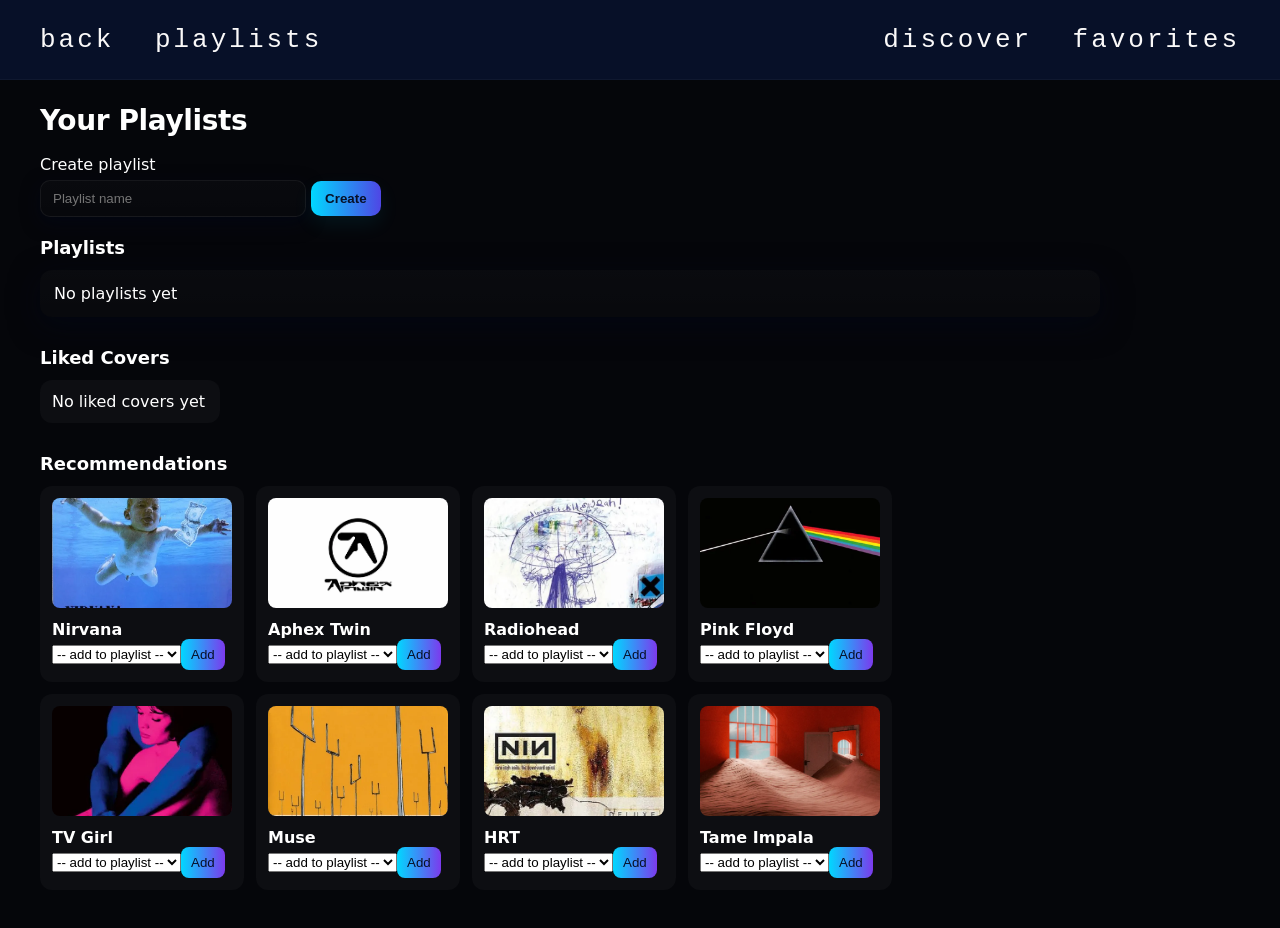
==== playlist.html @ 0f3cf509 "new file:   covers.js 	modified:   index.html 	new file:   playlist.css 	new file:   playlist.html 	" ====
<!DOCTYPE html>
<html lang="en">
<head>
    <meta charset="utf-8">
    <meta name="viewport" content="width=device-width, initial-scale=1">
    <title>Playlists</title>
    <link rel="stylesheet" href="index.css">
    <link rel="stylesheet" href="playlist.css">
</head>
<body>
    <div id="menu">
        <a href="index.html">back</a>
        <a href="playlist.html">playlists</a>
        <div class="InputContainer"></div>
        <a href="index.html">discover</a>
        <a href="index.html">favorites</a>
    </div>

    <div class="main-content" style="margin-left:20px;">
        <h1 style="color:#fff;">Your Playlists</h1>

        <section style="margin-bottom:20px; color:#fff;">
            <label for="new-playlist" style="display:block; margin-bottom:6px;">Create playlist</label>
            <input id="new-playlist" placeholder="Playlist name" />
            <button id="create-playlist">Create</button>
        </section>

        <section>
            <h2 style="color:#fff;">Playlists</h2>
            <div id="playlists-container"></div>
        </section>

        <section style="margin-top:30px;">
            <h2 style="color:#fff;">Liked Covers</h2>
            <div id="liked-container" style="display:flex; gap:12px; flex-wrap:wrap;"></div>
        </section>

                <section style="margin-top:30px;">
                    <h2 style="color:#fff;">Recommendations</h2>
                    <div id="recommendations-container" style="display:flex; gap:12px; flex-wrap:wrap;"></div>
                </section>
    </div>

    <script src="playlist.js"></script>
    <script src="covers.js"></script>
    <script>
        function el(tag, props={}, ...children){ const e = document.createElement(tag); Object.assign(e, props); children.forEach(c=>{ if(typeof c === 'string') e.appendChild(document.createTextNode(c)); else if(c) e.appendChild(c); }); return e; }

        function renderPlaylists(){
            const container = document.getElementById('playlists-container');
            container.innerHTML = '';
            const pls = getPlaylists();
            if(pls.length === 0){ container.appendChild(el('div', {}, 'No playlists yet')); return; }
            pls.forEach(pl => {
                const box = el('div', {style:'background:rgba(255,255,255,0.03); padding:12px; margin-bottom:12px; border-radius:6px; color:#fff;'});
                const header = el('div', {style:'display:flex; justify-content:space-between; align-items:center;'});
                header.appendChild(el('strong', {}, pl.name));
                const del = el('button', {className:'btn btn-danger'}, 'Delete');
                del.addEventListener('click', ()=>{ if(confirm('Delete playlist?')){ deletePlaylist(pl.id); showToast('Playlist deleted'); renderPlaylists(); } });
                header.appendChild(del);
                box.appendChild(header);

                const list = el('div');
                if(pl.items.length===0) list.appendChild(el('div', {}, 'Empty'));
                pl.items.forEach(item => {
                    const row = el('div', {style:'display:flex; gap:10px; align-items:center; margin-top:8px;'});
                    const img = el('img', {src:item.cover || '', style:'width:64px; height:64px; object-fit:cover; border-radius:6px;'});
                    row.appendChild(img);
                    row.appendChild(el('div', {}, item.name));
                    const rbtn = el('button', {className:'btn btn-danger'}, 'Remove');
                    rbtn.addEventListener('click', ()=>{ removeCoverFromPlaylist(pl.id, item.id); showToast('Removed from playlist'); renderPlaylists(); });
                    row.appendChild(rbtn);
                    list.appendChild(row);
                });
                box.appendChild(list);
                container.appendChild(box);
            });
        }

        function renderLiked(){
            const container = document.getElementById('liked-container');
            container.innerHTML = '';
            const liked = getLikedCovers();
            const pls = getPlaylists();
            if(liked.length===0) { container.appendChild(el('div', {style:'color:#fff;'}, 'No liked covers yet')); return; }
            liked.forEach(item => {
                const card = el('div', {style:'width:160px; background:rgba(255,255,255,0.03); padding:8px; border-radius:6px; color:#fff;'});
                const img = el('img', {src:item.cover || '', style:'width:100%; height:100px; object-fit:cover; border-radius:4px;'});
                card.appendChild(img);
                card.appendChild(el('div', {}, item.name));
                // playlist selector
                const sel = el('select');
                sel.appendChild(el('option', {value:''}, '-- add to playlist --'));
                pls.forEach(p=> sel.appendChild(el('option', {value:p.id}, p.name)));
                const addBtn = el('button', {className:'btn btn-primary'}, 'Add');
                addBtn.addEventListener('click', ()=>{
                    const pid = sel.value; if(!pid){ showToast('Choose a playlist'); return; }
                    addCoverToPlaylist(pid, item); showToast('Added to playlist'); renderPlaylists();
                });
                card.appendChild(sel);
                card.appendChild(addBtn);
                container.appendChild(card);
            });
        }

        document.getElementById('create-playlist').addEventListener('click', ()=>{
            const name = document.getElementById('new-playlist').value.trim(); if(!name) return showToast('Enter a name'); createPlaylist(name); document.getElementById('new-playlist').value=''; showToast('Playlist created'); renderPlaylists(); renderLiked();
        });

        // initial render
        renderPlaylists(); renderLiked();
                renderRecommendations();

        function renderRecommendations(){
            const container = document.getElementById('recommendations-container');
            if(!window.ALL_COVERS) { container.innerHTML = '<div style="color:#fff">No recommendations available</div>'; return; }
            container.innerHTML = '';
            const pls = getPlaylists();
            ALL_COVERS.forEach(item => {
                const card = el('div', {style:'width:180px; padding:12px; background:rgba(255,255,255,0.03); border-radius:12px;'});
                const img = el('img', {src:item.cover || '', style:'width:100%; height:110px; object-fit:cover; border-radius:8px;'});
                card.appendChild(img);
                card.appendChild(el('div', {style:'margin-top:8px; font-weight:600;'}, item.name));
                const sel = el('select'); sel.appendChild(el('option',{value:''}, '-- add to playlist --'));
                pls.forEach(p=> sel.appendChild(el('option',{value:p.id}, p.name)));
                const addBtn = el('button', {className:'btn btn-primary'}, 'Add');
                addBtn.addEventListener('click', ()=>{
                    const pid = sel.value; if(!pid){ showToast('Choose a playlist'); return; }
                    addCoverToPlaylist(pid, item); showToast('Added to playlist'); renderPlaylists();
                });
                card.appendChild(sel);
                card.appendChild(addBtn);
                container.appendChild(card);
            });
        }
        renderRecommendations();

        // Re-render when storage changes in other tabs
        window.addEventListener('storage', ()=>{ renderPlaylists(); renderLiked(); });
    </script>
</body>
</html>
---- index.css ----
body {
  background-color: black;
  height: auto;
  width: 100%;
  margin: 0;
  padding: 0;
  overflow-x: hidden;
}

/* Enable smooth scroll for in-page navigation */
html {
  scroll-behavior: smooth;
}

body::-webkit-scrollbar {
  display: none;
}

#menu {
  width: 100%;
  height: 80px;
  padding: 0 40px;
  font-size: 20px;
  display: flex;
  justify-content: space-between;
  align-items: center;
  box-sizing: border-box;
  border-bottom: 2px solid rgba(255, 254, 254, 0.701);
  position: sticky;
  top: 0;
  z-index: 1000;
  background-color: black;
}

#menu a {
  text-decoration: none;
  letter-spacing: 3px;
  font-size: 26px;
  font-family: 'Courier New', Courier, monospace;
  font-weight: 500;
  color: #faf9f9;
  transition: all 0.3s ease;
}

#menu a:hover {
  color: #ffffff;
  transform: scale(1.05);
}

/* Search Bar */
.InputContainer {
  position: relative;
  display: inline-block;
  width: 100%;
  max-width: 480px;
}

#input {
  margin-top: 0px;
  padding: 12px 20px 12px 45px;
  font-size: 19px;
  font-family: 'Courier New', Courier, monospace;
  font-weight: 500;
  width: 100%;
  max-width: 480px;
  height: 52px;
  border: 1px solid rgba(0, 0, 0, 0.15);
  border-radius: 6px;
  background-color: #ffffff;
  outline: none;
  box-shadow: 0 4px 12px rgba(0, 0, 0, 0.08);
  transition: transform 0.2s ease, border-color 0.2s ease, box-shadow 0.2s ease;
  box-sizing: border-box;
}

#input:hover {
  border-color: rgba(0, 0, 0, 0.3);
  box-shadow: 0 6px 16px rgba(0, 0, 0, 0.12);
}

#input:focus {
  border-color: #4C5FD5;
  box-shadow: 0 0 0 3px rgba(76, 95, 213, 0.25), 0 6px 16px rgba(0, 0, 0, 0.12);
  transform: translateY(-1px);
}

#input::-webkit-search-cancel-button {
  -webkit-appearance: none;
  appearance: none;
}

.border {
  height: 40%;
  width: 1.3px;
  background-color: rgb(223, 223, 223);
}

.micIcon {
  width: 12px;
}

.micButton {
  padding: 0px 15px 0px 12px;
  border: none;
  background-color: transparent;
  height: 40px;
  cursor: pointer;
  transition-duration: 0.3s;
}

.searchIcon path {
  fill: rgb(114, 114, 114);
}

.micIcon path {
  fill: #00d8ff;
}

.micButton:hover {
 background-color: rgba(0, 216, 255, 0.15);
}

.title {
  color: aliceblue;
  font-size: 35px;
  font-family: 'Courier New', Courier, monospace;
  margin-left: 20px;
  margin-top: 0;
}

/* Sidebar */
#side-bar {
  width: 280px;
  position: fixed;
  top: 80px;
  left: 0;
  bottom: 120px;
  display: flex;
  flex-direction: column;
  font-size: 20px;
  font-family: 'Franklin Gothic Medium', 'Arial Narrow', Arial, sans-serif;
  overflow: hidden;
  backdrop-filter: blur(10px);
  padding: 0;
  z-index: 900;
}

#side-bar div {
  width: 100%;    
  height: 55px;    
  display: flex;
  align-items: center;
  padding: 0 25px; 
  color: #e0e0e0;
  cursor: pointer;
  transition: all 0.3s ease;
  border-left: 3px solid transparent;
  position: relative;
  overflow: hidden;
  margin: 0;
  box-sizing: border-box;
}

#side-bar div::before {
  content: '';
  position: absolute;
  left: 0;
  top: 0;
  height: 100%;
  width: 0;
  background: linear-gradient(90deg, #1e1b4b, #312e81);
  transition: width 0.1s ease;
  z-index: -1;
}


#side-bar div:hover {
color: #ffffff;
  border-left-color: #00d8ff;
  background: rgba(0, 216, 255, 0.08);
  box-shadow: inset 5px 0 10px rgba(0, 216, 255, 0.15);
}

#side-bar div:hover::before {
  width: 100%;
}

#side-bar div a {
  text-decoration: none;
  color: inherit;
  font-size: 18px;
  letter-spacing: 0.5px;
  width: 100%;
}

#side-bar div.active {
color: #ffffff;
  border-left-color: #00d8ff;
  background: rgba(0, 216, 255, 0.12);
  box-shadow: inset 5px 0 15px rgba(0, 216, 255, 0.25);
}

#side-bar div.active::before {
  width: 100%;
background: linear-gradient(90deg, #00d8ff, #4f46e5);
}

/* Main Content & Card Container */
.main-content {
  position: relative;
  margin-top: 20px;
  margin-left: 300px;
  padding: 20px 40px 160px 20px;
  min-height: calc(100vh - 100px);
  box-sizing: border-box;
}

.covers {
  display: flex;
  flex-wrap: wrap;
  gap: 30px;
  position: relative;
  width: 100%;
}

/* Restored Original Card Dimensions */
.box,
.box_01,
.box_02,
.box_03,
.box_04,
.box_05,
.box_06,
.box_07 {
  position: relative;
  width: 320px;
  height: 420px;
  display: flex;
  justify-content: center;
  align-items: center;
  transition: 0.5s;
  z-index: 1;
  margin: 0 !important;
}

/* Hover Blur Effect on Siblings */
.covers:hover .box:not(:hover),
.covers:hover .box_01:not(:hover),
.covers:hover .box_02:not(:hover),
.covers:hover .box_03:not(:hover),
.covers:hover .box_04:not(:hover),
.covers:hover .box_05:not(:hover),
.covers:hover .box_06:not(:hover),
.covers:hover .box_07:not(:hover) { 
  filter: blur(3px);
}

.covers .box:hover,
.covers .box_01:hover,
.covers .box_02:hover,
.covers .box_03:hover,
.covers .box_04:hover,
.covers .box_05:hover,
.covers .box_06:hover,
.covers .box_07:hover {
  filter: none;
  z-index: 100;
}

/* Restored Skew Background Pseudo-elements */
.box::before,
.box::after,
.box_01::before,
.box_01::after,
.box_02::before,
.box_02::after,
.box_03::before,
.box_03::after,
.box_04::before,
.box_04::after,
.box_05::before,
.box_05::after,
.box_06::before,
.box_06::after,
.box_07::before,
.box_07::after {
  content: '';
  position: absolute;
  top: 0;
  left: 50px;
  width: 50%;
  height: 98%;
  border-radius: 8px;
  transform: skewX(10deg);
  transition: 0.5s;
}

.box::before, .box::after { background: linear-gradient(315deg, #2563eb, #00d8ff); }
.box_01::before, .box_01::after { background: linear-gradient(315deg, #4f46e5, #06b6d4); }
.box_02::before, .box_02::after { background: linear-gradient(315deg, #7c3aed, #0284c7); }
.box_03::before, .box_03::after { background: linear-gradient(315deg, #059669, #00d8ff); }
.box_04::before, .box_04::after { background: linear-gradient(315deg, #c026d3, #4f46e5); }
.box_05::before, .box_05::after { background: linear-gradient(315deg, #db2777, #7c3aed); }
.box_06::before, .box_06::after { background: linear-gradient(315deg, #feee5b, #ffbd4c); }
.box_07::before, .box_07::after { background: linear-gradient(315deg, #9333ea, #f43f5e); }

.box::after, .box_01::after, .box_02::after, .box_03::after,
.box_04::after, .box_05::after, .box_06::after, .box_07::after {
  filter: blur(27px);
}


.box:hover::before, .box:hover::after,
.box_01:hover::before, .box_01:hover::after,
.box_02:hover::before, .box_02:hover::after,
.box_03:hover::before, .box_03:hover::after,
.box_04:hover::before, .box_04:hover::after,
.box_05:hover::before, .box_05:hover::after,
.box_06:hover::before, .box_06:hover::after,
.box_07:hover::before, .box_07:hover::after {
  transform: skewX(0deg) scaleX(1.3);
}


.box .content,
.box_01 .content_01,
.box_02 .content_02,
.box_03 .content_03,
.box_04 .content_04,
.box_05 .content_05,
.box_06 .content_06,
.box_07 .content_07 {
  position: relative;
  width: 340px;
  height: 420px;
  padding: 30px 50px;
  background: rgba(255, 255, 255, 0.05);
  backdrop-filter: blur(10px);
  box-shadow: 0 5px 15px rgba(0, 0, 0, 0.1);
  border-radius: 8px;
  z-index: 1;
  display: flex;
  justify-content: center;
  align-items: center;
  cursor: pointer;
  box-sizing: border-box;
  color: #f1f5f9;
  font-weight: 600;
  text-shadow: 0 2px 4px rgba(0, 0, 0, 0.8);
}

.box .content {
  background-image: url(3c72c40a6ed48cf0138557c2d0f2d5d2.webp);
  background-size: contain;
  background-repeat: no-repeat;
  background-position: center;
}

.box_01 .content_01 {
  background-image: url(Aphex\ to\ Z_187.webp);
  background-size: 520px;
  background-repeat: no-repeat;
  background-position: center;
}

.box_02 .content_02 {
  background-image: url(8920e2fb19ad2306d6237aae67f5f330.webp);
  background-size: contain;
  background-repeat: no-repeat;
  background-position: center;
}

.box_03 .content_03 {
  background-image: url(Pink-Floyd_Dark-Side-Of-The-Moon_copyright_pink-floyd-music-Ltd_Browse-Gallery-570x570_c.webp);
  background-size: 320px;
  background-repeat: no-repeat;
  background-position: center;
}

.box_04 .content_04 {
  background-image: url(194b90dfd40b420f7484dc866fa3a925.webp);
  background-size: 320px;
  background-repeat: no-repeat;
  background-position: center;
}

.box_05 .content_05 {
  background-image: url(cd61387f1ab326378df100e0cd503b84.webp);
  background-size: 320px;
  background-repeat: no-repeat;
  background-position: center;
}

.box_06 .content_06 {
  background-image: url(artworks-000036562262-5bjf2f-t1080x1080.jpg);
  background-size: 320px;
  background-repeat: no-repeat;
  background-position: center;
}

.box_07 .content_07 {
  background-image: url(9506241b75516d00d0c6a01c4cd75253.jpg);
  background-size: 320px;
  background-repeat: no-repeat;
  background-position: center;
}


.box .content #text_0,
.box_01 .content_01 #text_01,
.box_02 .content_02 #text_02,
.box_03 .content_03 #text_03,
.box_04 .content_04 #text_04,
.box_05 .content_05 #text_05,
.box_06 .content_06 #text_06,
.box_07 .content_07 #text_07 {
  font-size: 20px;
  font-family: 'Courier New', Courier, monospace;
  margin-bottom: 10px;
}

.box .content #text_0 { color: #000; }
.box_01 .content_01 #text_01 { color: #464646; }
.box_02 .content_02 #text_02 { color: #000; }
.box_03 .content_03 #text_03 { color: #fff; }
.box_04 .content_04 #text_04 { color: #fff; }
.box_05 .content_05 #text_05 { color: #000; }
.box_06 .content_06 #text_06 { color: #000; }
.box_07 .content_07 #text_07 { color: #000; }

/* Suggestions Menu */
#suggestions {
  list-style: none;
  padding: 0;
  margin-top: 5px;
  background: rgb(248, 249, 249);
  width: 100%;
  max-width: 480px;
  position: absolute; 
  left: 0;
  top: calc(100% + 6px);
  font-size: 20px;
  font-family: 'Franklin Gothic Medium', 'Arial Narrow', Arial, sans-serif;
  z-index: 9999999;
  border-radius: 5px;
  transition: 0.3s ease;
}

#suggestions li {
  padding: 8px;
  cursor: pointer;
}

#suggestions li:hover {
  background: rgba(207, 213, 214, 0.745);
}

.container input {
  opacity: 0;
  cursor: pointer;
  height: 0;
  width: 0;
}

.container {
  position: absolute;
  top: 10px;
  right: 10px;
  cursor: pointer;
}

.container svg {
  width: 40px;
  height: 40px;
  fill: #545454;
  transition: 0.3s;
}

.container svg:hover {
  transform: scale(1.1);
}

.container input:checked ~ svg {
  fill: #ffeb49;
}

/* Fixed Bottom Music Player */
.music-player {

  width: calc(100% - 304px);
  height: 120px;
  border-radius: 10px 0 0 0;
  padding: 10px 20px;
  position: fixed;
  bottom: 0;
  left: 304px;
  display: flex;
  align-items: center;
  gap: 20px;
  z-index: 9999;
  box-sizing: border-box;



  background: rgba(15, 23, 42, 0.85);
  backdrop-filter: blur(16px);
  border-top: 1px solid rgba(255, 255, 255, 0.1);
}

.cover-name {
  font-size: 29px;
  color: #fff;
}

.song-name {
  font-size: 16px;
  color: #ccc;
}

.button-play {
  padding: 8px 15px;
  border: none;
  border-radius: 8px;
  font-size: 16px;
  cursor: pointer;
  transition: 0.3s;
  background-color: #00d8ff;
  color: #0f172a;
  font-weight: 600;
}

.button-play:hover {
background: #38bdf8;
  box-shadow: 0 0 12px rgba(0, 216, 255, 0.4);
}

input[type="range"] {
  width: 300px;
  height: 5px;
  background: #ccc;
  border-radius: 5px;
  outline: none;
  cursor: pointer;
}

input[type="range"]::-webkit-slider-runnable-track {
  height: 5px;
  background: #ccc;
  border-radius: 5px;
}

input[type="range"]::-webkit-slider-thumb {
  -webkit-appearance: none;
  height: 14px;
  width: 14px;
  border-radius: 50%;
  margin-top: -5px;
  cursor: pointer;


  background: #00d8ff;
  box-shadow: 0 0 8px #00d8ff;
}

/* ==========================================================================
   Responsive Adaptations (Small Screens Only)
   ========================================================================== */

@media screen and (max-width: 1024px) {
  #side-bar {
    width: 220px;
  }
  .main-content {
    margin-left: 240px;
  }
  .music-player {
    width: calc(100% - 220px);
    left: 220px;
  }
}

@media screen and (max-width: 768px) {
  #side-bar {
    position: relative;
    top: 0;
    width: 100%;
    height: auto;
    flex-direction: row;
    overflow-x: auto;
    white-space: nowrap;
  }

  #side-bar div {
    width: auto;
    min-width: 120px;
    height: 45px;
    border-left: none;
    border-bottom: 3px solid transparent;
  }

  #side-bar div:hover, #side-bar div.active {
    border-left-color: transparent;
    border-bottom-color: #00b3ff;
  }

  .main-content {
    margin-left: 0;
    padding: 20px 10px 140px 10px;
  }

  .covers {
    justify-content: center;
  }

  .music-player {
    width: 100%;
    left: 0;
    border-radius: 0;
  }
}

@media screen and (max-width: 480px) {
  /* Dynamic scale on small mobile screens to keep cards full size without breaking layout */
  .box, .box_01, .box_02, .box_03, .box_04, .box_05, .box_06, .box_07 {
    transform: scale(0.9);
  }
}
---- playlist.css ----
/* Styles for playlist.html */
:root{ --bg: #0f172a; --panel: rgba(255,255,255,0.03); --muted:#9ca3af; --accent:#00d8ff }
body { background: #05060a; color: #fff; font-family: Inter, system-ui, sans-serif; }

#menu { background: #071028; border-bottom:1px solid rgba(255,255,255,0.03); }

.main-content { max-width: 1100px; margin: 24px auto; padding: 0 20px; }

/* Page header */
.main-content h1 { font-size: 28px; margin: 8px 0 18px; letter-spacing: -0.4px; }
.main-content h2 { font-size: 18px; margin: 6px 0 12px; color:#dbeafe }

/* Create playlist area */
/* Create playlist area */
.create-row { display:flex; gap:8px; align-items:center; margin-bottom:18px }
#new-playlist { padding:10px 12px; border-radius:10px; border:1px solid rgba(255,255,255,0.06); background:linear-gradient(180deg, rgba(255,255,255,0.02), rgba(255,255,255,0.01)); color:#fff; box-shadow: 0 6px 18px rgba(2,6,23,0.6); min-width:240px }
#create-playlist { padding:10px 14px; background:linear-gradient(90deg,var(--accent), #4f46e5); color:#071028; border:none; border-radius:10px; cursor:pointer; box-shadow: 0 8px 20px rgba(0,216,255,0.08); font-weight:700 }
#create-playlist:hover { transform:translateY(-2px); }

/* Playlists list */
/* Playlists list */
#playlists-container > div { margin-bottom:16px; background: linear-gradient(180deg, rgba(255,255,255,0.02), rgba(255,255,255,0.01)); padding:14px; border-radius:12px; box-shadow: 0 8px 30px rgba(2,6,23,0.6); }
#playlists-container strong { font-size:18px; }
#playlists-container .pl-actions button { background:transparent; color:var(--muted); border:1px solid rgba(255,255,255,0.03); padding:8px 10px; border-radius:8px; cursor:pointer }

.playlist-items { margin-top:10px }
.playlist-items .item-row { display:flex; gap:12px; align-items:center; padding:8px 6px; border-radius:8px; transition:background 0.15s }
.playlist-items .item-row:hover { background: rgba(255,255,255,0.02) }

.btn { padding:8px 10px; border-radius:8px; border:none; cursor:pointer }
.btn-danger { background: transparent; color: #fecaca; border:1px solid rgba(255,255,255,0.03) }
.btn-primary { background: linear-gradient(90deg,var(--accent),#7c3aed); color:#071028 }

/* Liked covers grid */
#liked-container { display:flex; gap:12px; flex-wrap:wrap }
#liked-container > div { width:180px; padding:12px; background:var(--panel); border-radius:12px; box-sizing:border-box; transition: transform 0.15s, box-shadow 0.15s }
#liked-container > div:hover { transform: translateY(-6px); box-shadow: 0 20px 40px rgba(2,6,23,0.6) }
#liked-container img { border-radius:8px; display:block; margin-bottom:8px; width:100%; height:110px; object-fit:cover }
#liked-container select { width:100%; margin-top:8px; padding:8px; border-radius:8px; background:transparent; color:#fff; border:1px solid rgba(255,255,255,0.03) }
#liked-container button { margin-top:8px; width:100%; padding:8px; background:linear-gradient(90deg,var(--accent),#7c3aed); color:#071028; border:none; border-radius:8px; cursor:pointer }

/* Playlist item rows */
#playlists-container img { width:64px; height:64px; object-fit:cover; border-radius:6px }
#playlists-container div > div { color:var(--muted); }

@media (max-width:720px){
  #liked-container { gap:8px }
  #liked-container > div { width:45%; }
}

/* Toast container */
#toast-container { position: fixed; right: 20px; bottom: 24px; display:flex; flex-direction:column; gap:8px; z-index:20000 }
.toast { background: rgba(15,23,42,0.95); color:#fff; padding:10px 14px; border-radius:8px; box-shadow: 0 10px 30px rgba(2,6,23,0.6); transform: translateY(12px); opacity:0; transition: transform 220ms, opacity 220ms }
.toast.visible { transform: translateY(0); opacity:1 }
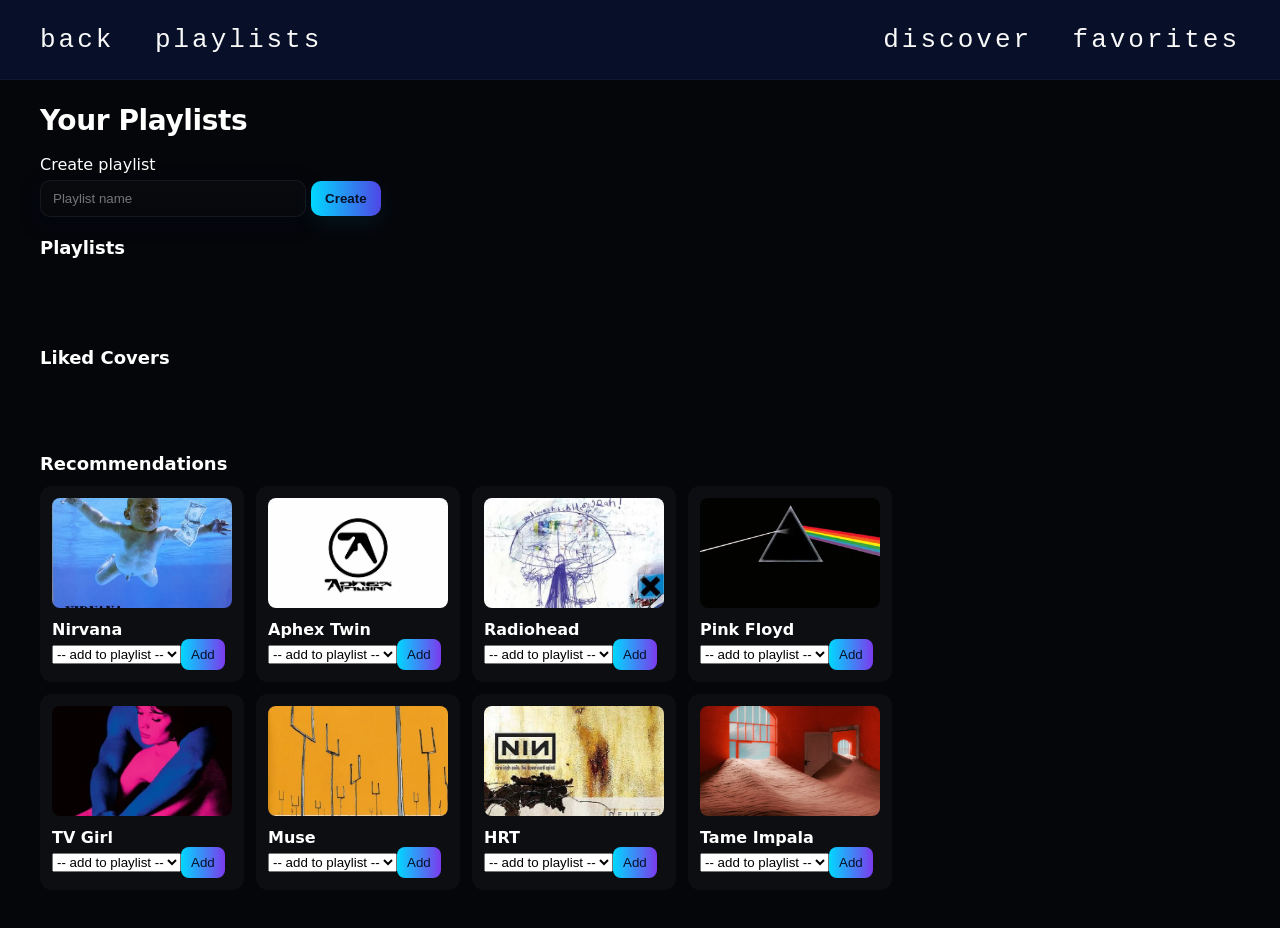
==== commit 98ed79c1: "modified:   index.css 	modified:   index.html 	modified:   java.js 	modified:   playlist.css 	modifi" ====
--- a/playlist.html
+++ b/playlist.html
@@ -9,6 +9,7 @@
 </head>
 <body>
     <div id="menu">
+        <button id="hamburger" aria-label="Open menu" style="display:none;">☰</button>
         <a href="index.html">back</a>
         <a href="playlist.html">playlists</a>
         <div class="InputContainer"></div>
@@ -109,7 +110,15 @@
 
         // initial render
         renderPlaylists(); renderLiked();
-                renderRecommendations();
+        renderRecommendations();
+
+        // make elements visible with a small stagger
+        const toReveal = Array.from(document.querySelectorAll('#playlists-container > div, #liked-container > div, #recommendations-container > div'));
+        toReveal.forEach((el, i) => setTimeout(()=> el.classList.add('visible-on-load'), 80 * i));
+
+        // hamburger toggle
+        const hamb = document.getElementById('hamburger');
+        if(hamb){ hamb.style.display=''; hamb.addEventListener('click', ()=> document.body.classList.toggle('menu-open')); }
 
         function renderRecommendations(){
             const container = document.getElementById('recommendations-container');
--- a/index.css
+++ b/index.css
@@ -624,4 +624,81 @@
   .box, .box_01, .box_02, .box_03, .box_04, .box_05, .box_06, .box_07 {
     transform: scale(0.9);
   }
-}+}
+
+/* Enhanced small-device adjustments */
+@media screen and (max-width: 420px) {
+  #menu { height: 60px; padding: 0 12px; }
+  #menu a { font-size: 18px; letter-spacing: 1px; }
+
+  .InputContainer { max-width: 220px; }
+  #input { max-width: 220px; padding: 10px 14px 10px 40px; height: 44px; font-size: 16px; }
+  #suggestions { max-width: 220px; font-size: 15px; left: 0; top: calc(100% + 6px); }
+
+  /* Hide the sidebar on small devices to free space */
+  #side-bar { display: none; }
+
+  .main-content { margin-left: 0; padding: 12px 12px 140px 12px; }
+
+  /* Stack covers vertically for narrow screens */
+  .covers { flex-direction: column; align-items: center; gap: 18px; }
+
+  .box, .box_01, .box_02, .box_03, .box_04, .box_05, .box_06, .box_07 {
+    width: 92%;
+    height: auto;
+    margin: 0 !important;
+  }
+
+  .box .content,
+  .box_01 .content_01,
+  .box_02 .content_02,
+  .box_03 .content_03,
+  .box_04 .content_04,
+  .box_05 .content_05,
+  .box_06 .content_06,
+  .box_07 .content_07 {
+    width: 100%;
+    height: 220px;
+    padding: 16px 18px;
+    background-size: cover;
+    background-position: center;
+  }
+
+  /* Compact player */
+  .music-player {
+    width: 100%;
+    left: 0;
+    height: 88px;
+    padding: 8px 12px;
+    border-radius: 0;
+  }
+
+  .music-player img { width: 60px; height: 60px; margin-top: 0; }
+  .cover-name { font-size: 18px; }
+  .song-name { font-size: 13px; }
+
+  input[type="range"] { width: 160px; }
+
+  /* Touch targets */
+  .button-play { padding: 10px 14px; font-size: 16px; }
+}
+
+@media screen and (max-width: 360px) {
+  #menu a { font-size: 16px; }
+  #input { font-size: 15px; height: 42px; }
+  .box .content, .box_01 .content_01 { height: 200px; }
+  .cover-name { font-size: 16px; }
+  .song-name { font-size: 12px; }
+}
+
+/* Hamburger & mobile menu behavior */
+#hamburger { display:none; background:transparent; border:none; color:#fff; font-size:24px; cursor:pointer }
+@media screen and (max-width:420px){
+  #hamburger { display:block }
+  #menu a { display:none }
+  body.menu-open #menu a { display:block; width:100%; padding:10px 12px; background: rgba(0,0,0,0.2); margin-top:6px; }
+}
+
+/* Player playing state */
+.music-player { transition: transform 320ms ease, box-shadow 320ms ease; }
+.music-player.playing { transform: translateY(-6px) scale(1.01); box-shadow: 0 25px 60px rgba(0,216,255,0.06); }
--- a/playlist.css
+++ b/playlist.css
@@ -48,6 +48,40 @@
   #liked-container > div { width:45%; }
 }
 
+@media (max-width:480px) {
+  .main-content { margin: 12px; padding: 12px; }
+  .create-row { flex-direction: column; align-items: stretch }
+  #new-playlist { width: 100%; min-width: 0 }
+  #create-playlist { width: 100%; }
+
+  #playlists-container > div { padding: 12px; }
+  .playlist-items .item-row { flex-direction: column; align-items: flex-start }
+  .playlist-items img { width:100%; height:140px }
+
+  #liked-container > div { width:48%; }
+  #liked-container img { height:90px }
+
+  /* Make selects and buttons easier to tap */
+  #liked-container select, #liked-container button, .btn { width:100%; padding:12px }
+}
+
+@media (max-width:360px){
+  #liked-container > div { width:100%; }
+  .playlist-items img { height:120px }
+}
+
+/* Hamburger for playlist header */
+#hamburger { display:none; background:transparent; border:none; color:#fff; font-size:24px; cursor:pointer }
+@media (max-width:420px){
+  #hamburger { display:block }
+  #menu a { display:none }
+  body.menu-open #menu a { display:block; width:100%; padding:10px 12px; background: rgba(0,0,0,0.12); margin-top:6px; }
+}
+
+/* subtle entrance for cards */
+.playlist-items .item-row, #playlists-container > div, #liked-container > div { opacity:0; transform: translateY(10px) scale(.995); transition: opacity 380ms ease, transform 380ms cubic-bezier(.2,.9,.2,1); }
+.visible-on-load { opacity:1; transform:none }
+
 /* Toast container */
 #toast-container { position: fixed; right: 20px; bottom: 24px; display:flex; flex-direction:column; gap:8px; z-index:20000 }
 .toast { background: rgba(15,23,42,0.95); color:#fff; padding:10px 14px; border-radius:8px; box-shadow: 0 10px 30px rgba(2,6,23,0.6); transform: translateY(12px); opacity:0; transition: transform 220ms, opacity 220ms }
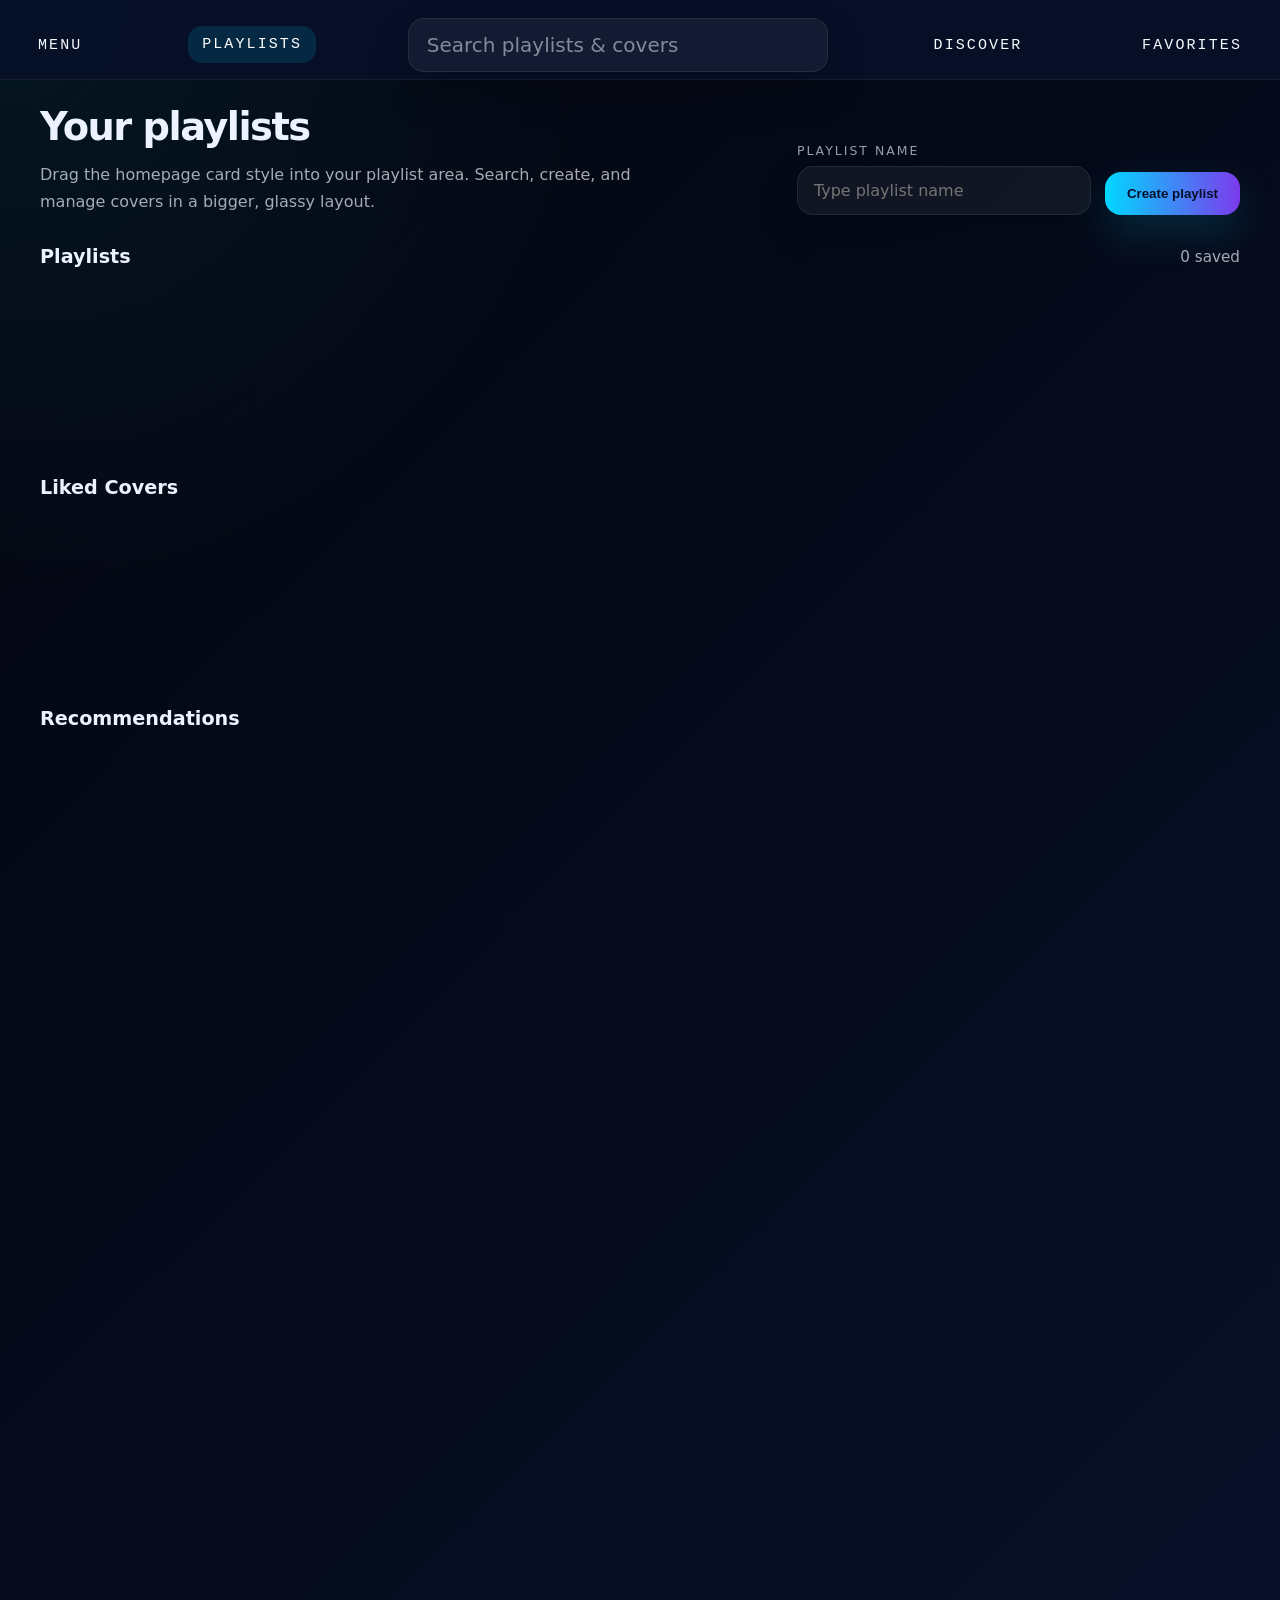
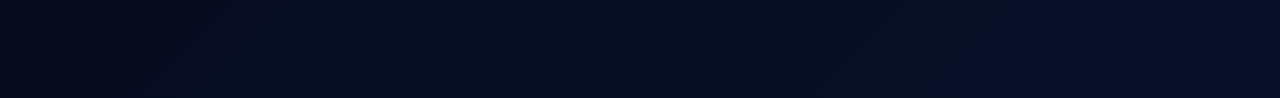
==== commit 398a6648: "modified:   index.css 	modified:   playlist.css 	modified:   playlist.html 	modified:   playlist.js" ====
--- a/playlist.html
+++ b/playlist.html
@@ -1,151 +1,93 @@
 <!DOCTYPE html>
 <html lang="en">
 <head>
-    <meta charset="utf-8">
-    <meta name="viewport" content="width=device-width, initial-scale=1">
-    <title>Playlists</title>
-    <link rel="stylesheet" href="index.css">
-    <link rel="stylesheet" href="playlist.css">
+  <meta charset="utf-8">
+  <meta name="viewport" content="width=device-width, initial-scale=1">
+  <title>Playlists</title>
+  <link rel="stylesheet" href="index.css">
+  <link rel="stylesheet" href="playlist.css">
 </head>
 <body>
-    <div id="menu">
-        <button id="hamburger" aria-label="Open menu" style="display:none;">☰</button>
-        <a href="index.html">back</a>
-        <a href="playlist.html">playlists</a>
-        <div class="InputContainer"></div>
-        <a href="index.html">discover</a>
-        <a href="index.html">favorites</a>
+  <div id="menu">
+    <button id="hamburger" aria-label="Open menu">☰</button>
+    <a href="index.html">menu</a>
+    <a href="playlist.html" class="active">playlists</a>
+    <div class="InputContainer">
+      <input id="playlist-search" placeholder="Search playlists & covers" class="input" name="text" type="search" autocomplete="off" />
     </div>
+    <a href="index.html">discover</a>
+    <a href="index.html">favorites</a>
+  </div>
 
-    <div class="main-content" style="margin-left:20px;">
-        <h1 style="color:#fff;">Your Playlists</h1>
+  <div class="main-content">
+    <header class="page-header">
+      <div>
+        <h1>Your playlists</h1>
+        <p>Drag the homepage card style into your playlist area. Search, create, and manage covers in a bigger, glassy layout.</p>
+      </div>
+      <div class="create-row">
+        <div class="field-group">
+          <label for="new-playlist">Playlist name</label>
+          <input id="new-playlist" placeholder="Type playlist name" />
+        </div>
+        <button id="create-playlist">Create playlist</button>
+      </div>
+    </header>
 
-        <section style="margin-bottom:20px; color:#fff;">
-            <label for="new-playlist" style="display:block; margin-bottom:6px;">Create playlist</label>
-            <input id="new-playlist" placeholder="Playlist name" />
-            <button id="create-playlist">Create</button>
-        </section>
+    <section class="section-panel">
+      <div class="section-heading">
+        <h2>Playlists</h2>
+        <span id="playlist-count"></span>
+      </div>
+      <div id="playlists-container" class="cards-grid"></div>
+    </section>
 
-        <section>
-            <h2 style="color:#fff;">Playlists</h2>
-            <div id="playlists-container"></div>
-        </section>
+    <section class="section-panel">
+      <div class="section-heading">
+        <h2>Liked Covers</h2>
+      </div>
+      <div id="liked-container" class="cards-grid"></div>
+    </section>
 
-        <section style="margin-top:30px;">
-            <h2 style="color:#fff;">Liked Covers</h2>
-            <div id="liked-container" style="display:flex; gap:12px; flex-wrap:wrap;"></div>
-        </section>
+    <section class="section-panel">
+      <div class="section-heading">
+        <h2>Recommendations</h2>
+      </div>
+      <div id="recommendations-container" class="cards-grid"></div>
+    </section>
+  </div>
 
-                <section style="margin-top:30px;">
-                    <h2 style="color:#fff;">Recommendations</h2>
-                    <div id="recommendations-container" style="display:flex; gap:12px; flex-wrap:wrap;"></div>
-                </section>
-    </div>
+  <script src="playlist.js"></script>
+  <script src="covers.js"></script>
+  <script>
+    window.activeSearch = window.activeSearch || '';
+    const searchInput = document.getElementById('playlist-search');
+    if (searchInput) {
+      searchInput.addEventListener('input', ({ target }) => {
+        window.activeSearch = target.value.trim().toLowerCase();
+        if (window.renderPlaylists) window.renderPlaylists();
+        if (window.renderLiked) window.renderLiked();
+        if (window.renderRecommendations) window.renderRecommendations();
+      });
+    }
+    if (window.renderPlaylists) window.renderPlaylists();
+    if (window.renderLiked) window.renderLiked();
+    if (window.renderRecommendations) window.renderRecommendations();
 
-    <script src="playlist.js"></script>
-    <script src="covers.js"></script>
-    <script>
-        function el(tag, props={}, ...children){ const e = document.createElement(tag); Object.assign(e, props); children.forEach(c=>{ if(typeof c === 'string') e.appendChild(document.createTextNode(c)); else if(c) e.appendChild(c); }); return e; }
+    const hamb = document.getElementById('hamburger');
+    if (hamb) {
+      hamb.addEventListener('click', () => document.body.classList.toggle('menu-open'));
+    }
 
-        function renderPlaylists(){
-            const container = document.getElementById('playlists-container');
-            container.innerHTML = '';
-            const pls = getPlaylists();
-            if(pls.length === 0){ container.appendChild(el('div', {}, 'No playlists yet')); return; }
-            pls.forEach(pl => {
-                const box = el('div', {style:'background:rgba(255,255,255,0.03); padding:12px; margin-bottom:12px; border-radius:6px; color:#fff;'});
-                const header = el('div', {style:'display:flex; justify-content:space-between; align-items:center;'});
-                header.appendChild(el('strong', {}, pl.name));
-                const del = el('button', {className:'btn btn-danger'}, 'Delete');
-                del.addEventListener('click', ()=>{ if(confirm('Delete playlist?')){ deletePlaylist(pl.id); showToast('Playlist deleted'); renderPlaylists(); } });
-                header.appendChild(del);
-                box.appendChild(header);
-
-                const list = el('div');
-                if(pl.items.length===0) list.appendChild(el('div', {}, 'Empty'));
-                pl.items.forEach(item => {
-                    const row = el('div', {style:'display:flex; gap:10px; align-items:center; margin-top:8px;'});
-                    const img = el('img', {src:item.cover || '', style:'width:64px; height:64px; object-fit:cover; border-radius:6px;'});
-                    row.appendChild(img);
-                    row.appendChild(el('div', {}, item.name));
-                    const rbtn = el('button', {className:'btn btn-danger'}, 'Remove');
-                    rbtn.addEventListener('click', ()=>{ removeCoverFromPlaylist(pl.id, item.id); showToast('Removed from playlist'); renderPlaylists(); });
-                    row.appendChild(rbtn);
-                    list.appendChild(row);
-                });
-                box.appendChild(list);
-                container.appendChild(box);
-            });
-        }
-
-        function renderLiked(){
-            const container = document.getElementById('liked-container');
-            container.innerHTML = '';
-            const liked = getLikedCovers();
-            const pls = getPlaylists();
-            if(liked.length===0) { container.appendChild(el('div', {style:'color:#fff;'}, 'No liked covers yet')); return; }
-            liked.forEach(item => {
-                const card = el('div', {style:'width:160px; background:rgba(255,255,255,0.03); padding:8px; border-radius:6px; color:#fff;'});
-                const img = el('img', {src:item.cover || '', style:'width:100%; height:100px; object-fit:cover; border-radius:4px;'});
-                card.appendChild(img);
-                card.appendChild(el('div', {}, item.name));
-                // playlist selector
-                const sel = el('select');
-                sel.appendChild(el('option', {value:''}, '-- add to playlist --'));
-                pls.forEach(p=> sel.appendChild(el('option', {value:p.id}, p.name)));
-                const addBtn = el('button', {className:'btn btn-primary'}, 'Add');
-                addBtn.addEventListener('click', ()=>{
-                    const pid = sel.value; if(!pid){ showToast('Choose a playlist'); return; }
-                    addCoverToPlaylist(pid, item); showToast('Added to playlist'); renderPlaylists();
-                });
-                card.appendChild(sel);
-                card.appendChild(addBtn);
-                container.appendChild(card);
-            });
-        }
-
-        document.getElementById('create-playlist').addEventListener('click', ()=>{
-            const name = document.getElementById('new-playlist').value.trim(); if(!name) return showToast('Enter a name'); createPlaylist(name); document.getElementById('new-playlist').value=''; showToast('Playlist created'); renderPlaylists(); renderLiked();
-        });
-
-        // initial render
-        renderPlaylists(); renderLiked();
-        renderRecommendations();
-
-        // make elements visible with a small stagger
-        const toReveal = Array.from(document.querySelectorAll('#playlists-container > div, #liked-container > div, #recommendations-container > div'));
-        toReveal.forEach((el, i) => setTimeout(()=> el.classList.add('visible-on-load'), 80 * i));
-
-        // hamburger toggle
-        const hamb = document.getElementById('hamburger');
-        if(hamb){ hamb.style.display=''; hamb.addEventListener('click', ()=> document.body.classList.toggle('menu-open')); }
-
-        function renderRecommendations(){
-            const container = document.getElementById('recommendations-container');
-            if(!window.ALL_COVERS) { container.innerHTML = '<div style="color:#fff">No recommendations available</div>'; return; }
-            container.innerHTML = '';
-            const pls = getPlaylists();
-            ALL_COVERS.forEach(item => {
-                const card = el('div', {style:'width:180px; padding:12px; background:rgba(255,255,255,0.03); border-radius:12px;'});
-                const img = el('img', {src:item.cover || '', style:'width:100%; height:110px; object-fit:cover; border-radius:8px;'});
-                card.appendChild(img);
-                card.appendChild(el('div', {style:'margin-top:8px; font-weight:600;'}, item.name));
-                const sel = el('select'); sel.appendChild(el('option',{value:''}, '-- add to playlist --'));
-                pls.forEach(p=> sel.appendChild(el('option',{value:p.id}, p.name)));
-                const addBtn = el('button', {className:'btn btn-primary'}, 'Add');
-                addBtn.addEventListener('click', ()=>{
-                    const pid = sel.value; if(!pid){ showToast('Choose a playlist'); return; }
-                    addCoverToPlaylist(pid, item); showToast('Added to playlist'); renderPlaylists();
-                });
-                card.appendChild(sel);
-                card.appendChild(addBtn);
-                container.appendChild(card);
-            });
-        }
-        renderRecommendations();
-
-        // Re-render when storage changes in other tabs
-        window.addEventListener('storage', ()=>{ renderPlaylists(); renderLiked(); });
-    </script>
+    document.getElementById('create-playlist').addEventListener('click', () => {
+      const name = document.getElementById('new-playlist').value.trim();
+      if (!name) return showToast('Enter a name');
+      createPlaylist(name);
+      document.getElementById('new-playlist').value = '';
+      showToast('Playlist created');
+      if (window.renderPlaylists) window.renderPlaylists();
+      if (window.renderLiked) window.renderLiked();
+    });
+  </script>
 </body>
-</html>+</html>
--- a/index.css
+++ b/index.css
@@ -484,7 +484,6 @@
   fill: #ffeb49;
 }
 
-/* Fixed Bottom Music Player */
 .music-player {
 
   width: calc(100% - 304px);
@@ -562,9 +561,6 @@
   box-shadow: 0 0 8px #00d8ff;
 }
 
-/* ==========================================================================
-   Responsive Adaptations (Small Screens Only)
-   ========================================================================== */
 
 @media screen and (max-width: 1024px) {
   #side-bar {
@@ -620,13 +616,11 @@
 }
 
 @media screen and (max-width: 480px) {
-  /* Dynamic scale on small mobile screens to keep cards full size without breaking layout */
   .box, .box_01, .box_02, .box_03, .box_04, .box_05, .box_06, .box_07 {
     transform: scale(0.9);
   }
 }
 
-/* Enhanced small-device adjustments */
 @media screen and (max-width: 420px) {
   #menu { height: 60px; padding: 0 12px; }
   #menu a { font-size: 18px; letter-spacing: 1px; }
@@ -635,12 +629,10 @@
   #input { max-width: 220px; padding: 10px 14px 10px 40px; height: 44px; font-size: 16px; }
   #suggestions { max-width: 220px; font-size: 15px; left: 0; top: calc(100% + 6px); }
 
-  /* Hide the sidebar on small devices to free space */
   #side-bar { display: none; }
 
   .main-content { margin-left: 0; padding: 12px 12px 140px 12px; }
 
-  /* Stack covers vertically for narrow screens */
   .covers { flex-direction: column; align-items: center; gap: 18px; }
 
   .box, .box_01, .box_02, .box_03, .box_04, .box_05, .box_06, .box_07 {
@@ -664,7 +656,7 @@
     background-position: center;
   }
 
-  /* Compact player */
+
   .music-player {
     width: 100%;
     left: 0;
@@ -679,7 +671,7 @@
 
   input[type="range"] { width: 160px; }
 
-  /* Touch targets */
+
   .button-play { padding: 10px 14px; font-size: 16px; }
 }
 
@@ -691,7 +683,7 @@
   .song-name { font-size: 12px; }
 }
 
-/* Hamburger & mobile menu behavior */
+
 #hamburger { display:none; background:transparent; border:none; color:#fff; font-size:24px; cursor:pointer }
 @media screen and (max-width:420px){
   #hamburger { display:block }
@@ -699,6 +691,6 @@
   body.menu-open #menu a { display:block; width:100%; padding:10px 12px; background: rgba(0,0,0,0.2); margin-top:6px; }
 }
 
-/* Player playing state */
+
 .music-player { transition: transform 320ms ease, box-shadow 320ms ease; }
 .music-player.playing { transform: translateY(-6px) scale(1.01); box-shadow: 0 25px 60px rgba(0,216,255,0.06); }
--- a/playlist.css
+++ b/playlist.css
@@ -1,88 +1,475 @@
-/* Styles for playlist.html */
-:root{ --bg: #0f172a; --panel: rgba(255,255,255,0.03); --muted:#9ca3af; --accent:#00d8ff }
-body { background: #05060a; color: #fff; font-family: Inter, system-ui, sans-serif; }
-
-#menu { background: #071028; border-bottom:1px solid rgba(255,255,255,0.03); }
-
-.main-content { max-width: 1100px; margin: 24px auto; padding: 0 20px; }
-
-/* Page header */
-.main-content h1 { font-size: 28px; margin: 8px 0 18px; letter-spacing: -0.4px; }
-.main-content h2 { font-size: 18px; margin: 6px 0 12px; color:#dbeafe }
-
-/* Create playlist area */
-/* Create playlist area */
-.create-row { display:flex; gap:8px; align-items:center; margin-bottom:18px }
-#new-playlist { padding:10px 12px; border-radius:10px; border:1px solid rgba(255,255,255,0.06); background:linear-gradient(180deg, rgba(255,255,255,0.02), rgba(255,255,255,0.01)); color:#fff; box-shadow: 0 6px 18px rgba(2,6,23,0.6); min-width:240px }
-#create-playlist { padding:10px 14px; background:linear-gradient(90deg,var(--accent), #4f46e5); color:#071028; border:none; border-radius:10px; cursor:pointer; box-shadow: 0 8px 20px rgba(0,216,255,0.08); font-weight:700 }
-#create-playlist:hover { transform:translateY(-2px); }
-
-/* Playlists list */
-/* Playlists list */
-#playlists-container > div { margin-bottom:16px; background: linear-gradient(180deg, rgba(255,255,255,0.02), rgba(255,255,255,0.01)); padding:14px; border-radius:12px; box-shadow: 0 8px 30px rgba(2,6,23,0.6); }
-#playlists-container strong { font-size:18px; }
-#playlists-container .pl-actions button { background:transparent; color:var(--muted); border:1px solid rgba(255,255,255,0.03); padding:8px 10px; border-radius:8px; cursor:pointer }
-
-.playlist-items { margin-top:10px }
-.playlist-items .item-row { display:flex; gap:12px; align-items:center; padding:8px 6px; border-radius:8px; transition:background 0.15s }
-.playlist-items .item-row:hover { background: rgba(255,255,255,0.02) }
-
-.btn { padding:8px 10px; border-radius:8px; border:none; cursor:pointer }
-.btn-danger { background: transparent; color: #fecaca; border:1px solid rgba(255,255,255,0.03) }
-.btn-primary { background: linear-gradient(90deg,var(--accent),#7c3aed); color:#071028 }
-
-/* Liked covers grid */
-#liked-container { display:flex; gap:12px; flex-wrap:wrap }
-#liked-container > div { width:180px; padding:12px; background:var(--panel); border-radius:12px; box-sizing:border-box; transition: transform 0.15s, box-shadow 0.15s }
-#liked-container > div:hover { transform: translateY(-6px); box-shadow: 0 20px 40px rgba(2,6,23,0.6) }
-#liked-container img { border-radius:8px; display:block; margin-bottom:8px; width:100%; height:110px; object-fit:cover }
-#liked-container select { width:100%; margin-top:8px; padding:8px; border-radius:8px; background:transparent; color:#fff; border:1px solid rgba(255,255,255,0.03) }
-#liked-container button { margin-top:8px; width:100%; padding:8px; background:linear-gradient(90deg,var(--accent),#7c3aed); color:#071028; border:none; border-radius:8px; cursor:pointer }
-
-/* Playlist item rows */
-#playlists-container img { width:64px; height:64px; object-fit:cover; border-radius:6px }
-#playlists-container div > div { color:var(--muted); }
-
-@media (max-width:720px){
-  #liked-container { gap:8px }
-  #liked-container > div { width:45%; }
-}
-
-@media (max-width:480px) {
-  .main-content { margin: 12px; padding: 12px; }
-  .create-row { flex-direction: column; align-items: stretch }
-  #new-playlist { width: 100%; min-width: 0 }
-  #create-playlist { width: 100%; }
-
-  #playlists-container > div { padding: 12px; }
-  .playlist-items .item-row { flex-direction: column; align-items: flex-start }
-  .playlist-items img { width:100%; height:140px }
-
-  #liked-container > div { width:48%; }
-  #liked-container img { height:90px }
-
-  /* Make selects and buttons easier to tap */
-  #liked-container select, #liked-container button, .btn { width:100%; padding:12px }
-}
-
-@media (max-width:360px){
-  #liked-container > div { width:100%; }
-  .playlist-items img { height:120px }
-}
-
-/* Hamburger for playlist header */
-#hamburger { display:none; background:transparent; border:none; color:#fff; font-size:24px; cursor:pointer }
-@media (max-width:420px){
-  #hamburger { display:block }
-  #menu a { display:none }
-  body.menu-open #menu a { display:block; width:100%; padding:10px 12px; background: rgba(0,0,0,0.12); margin-top:6px; }
-}
-
-/* subtle entrance for cards */
-.playlist-items .item-row, #playlists-container > div, #liked-container > div { opacity:0; transform: translateY(10px) scale(.995); transition: opacity 380ms ease, transform 380ms cubic-bezier(.2,.9,.2,1); }
-.visible-on-load { opacity:1; transform:none }
-
-/* Toast container */
-#toast-container { position: fixed; right: 20px; bottom: 24px; display:flex; flex-direction:column; gap:8px; z-index:20000 }
-.toast { background: rgba(15,23,42,0.95); color:#fff; padding:10px 14px; border-radius:8px; box-shadow: 0 10px 30px rgba(2,6,23,0.6); transform: translateY(12px); opacity:0; transition: transform 220ms, opacity 220ms }
-.toast.visible { transform: translateY(0); opacity:1 }
+:root {
+  --bg: #0f172a;
+  --panel: rgba(255,255,255,0.06);
+  --muted: #94a3b8;
+  --accent: #00d8ff;
+  --text: #edf2ff;
+}
+
+body {
+  margin: 0;
+  min-height: 100vh;
+  background: radial-gradient(circle at top left, rgba(0, 216, 255, 0.08), transparent 28%),
+    linear-gradient(135deg, #04060f 0%, #071028 100%);
+  color: var(--text);
+  font-family: Inter, system-ui, sans-serif;
+}
+
+#menu {
+  display: flex;
+  flex-wrap: wrap;
+  align-items: center;
+  gap: 12px;
+  padding: 18px 24px;
+  background: rgba(7, 16, 40, 0.95);
+  border-bottom: 1px solid rgba(255,255,255,0.06);
+  position: sticky;
+  top: 0;
+  z-index: 40;
+}
+
+#menu a {
+  text-decoration: none;
+  color: #f8fbff;
+  font-size: 15px;
+  letter-spacing: 0.14em;
+  text-transform: uppercase;
+  padding: 10px 14px;
+  border-radius: 14px;
+  transition: transform 180ms ease, background 180ms ease, color 180ms ease;
+}
+
+#menu a:hover,
+#menu a.active {
+  background: rgba(0, 216, 255, 0.13);
+  color: #ffffff;
+  transform: translateY(-1px);
+}
+
+.InputContainer {
+  position: relative;
+  flex: 1 1 320px;
+  max-width: 420px;
+}
+
+#playlist-search {
+  width: 100%;
+  border-radius: 16px;
+  border: 1px solid rgba(255,255,255,0.08);
+  padding: 14px 18px;
+  background: rgba(255,255,255,0.05);
+  color: #f8fafc;
+  outline: none;
+  box-shadow: 0 18px 40px rgba(0,0,0,0.18);
+}
+
+#playlist-search::placeholder {
+  color: rgba(226,232,240,0.55);
+}
+
+.main-content {
+  max-width: 1240px;
+  margin: 24px auto 48px;
+  padding: 0 20px;
+}
+
+.page-header {
+  display: flex;
+  justify-content: space-between;
+  align-items: flex-end;
+  gap: 22px;
+  margin-bottom: 30px;
+  flex-wrap: wrap;
+}
+
+.page-header h1 {
+  margin: 0;
+  font-size: clamp(2.4rem, 3vw, 3.6rem);
+  letter-spacing: -0.04em;
+}
+
+.page-header p {
+  margin: 12px 0 0;
+  max-width: 640px;
+  color: rgba(226,232,240,0.72);
+  line-height: 1.7;
+}
+
+.create-row {
+  display: flex;
+  gap: 14px;
+  align-items: flex-end;
+  flex-wrap: wrap;
+}
+
+.field-group {
+  display: flex;
+  flex-direction: column;
+  gap: 8px;
+}
+
+.field-group label {
+  color: rgba(226,232,240,0.68);
+  font-size: 0.78rem;
+  letter-spacing: 0.16em;
+  text-transform: uppercase;
+}
+
+.field-group input,
+.cover-card select,
+#playlist-search {
+  font: inherit;
+}
+
+.field-group input {
+  min-width: 260px;
+  border-radius: 16px;
+  border: 1px solid rgba(255,255,255,0.08);
+  padding: 14px 16px;
+  background: rgba(255,255,255,0.05);
+  color: #f8fafc;
+  box-shadow: 0 18px 40px rgba(0,0,0,0.16);
+}
+
+#create-playlist {
+  border: none;
+  border-radius: 16px;
+  background: linear-gradient(90deg, var(--accent), #7c3aed);
+  color: #071028;
+  padding: 14px 22px;
+  cursor: pointer;
+  font-weight: 700;
+  box-shadow: 0 18px 40px rgba(0,216,255,0.15);
+  transition: transform 180ms ease, box-shadow 180ms ease;
+}
+
+#create-playlist:hover {
+  transform: translateY(-2px);
+  box-shadow: 0 22px 50px rgba(0,216,255,0.2);
+}
+
+.section-panel {
+  margin-top: 24px;
+}
+
+.section-heading {
+  display: flex;
+  justify-content: space-between;
+  align-items: center;
+  gap: 14px;
+  margin-bottom: 18px;
+  flex-wrap: wrap;
+}
+
+.section-heading h2 {
+  margin: 0;
+  font-size: 1.2rem;
+}
+
+.section-heading span {
+  color: rgba(226,232,240,0.72);
+  font-size: 0.95rem;
+}
+
+.cards-grid {
+  display: grid;
+  grid-template-columns: repeat(auto-fit, minmax(280px, 1fr));
+  gap: 20px;
+}
+
+.card {
+  position: relative;
+  overflow: hidden;
+  padding: 22px;
+  border-radius: 28px;
+  background: rgba(255,255,255,0.06);
+  border: 1px solid rgba(255,255,255,0.1);
+  box-shadow: 0 24px 60px rgba(0,0,0,0.2);
+  backdrop-filter: blur(18px);
+  transition: transform 220ms ease, box-shadow 220ms ease, border-color 220ms ease;
+}
+
+.card::before {
+  content: '';
+  position: absolute;
+  inset: 0;
+  background: radial-gradient(circle at top right, rgba(0,216,255,0.14), transparent 32%),
+    linear-gradient(180deg, rgba(255,255,255,0.08), transparent 60%);
+  pointer-events: none;
+}
+
+.card:hover {
+  transform: translateY(-6px);
+  border-color: rgba(0,216,255,0.18);
+  box-shadow: 0 30px 80px rgba(0,0,0,0.28);
+}
+
+.card-header {
+  display: flex;
+  justify-content: space-between;
+  align-items: center;
+  gap: 14px;
+  margin-bottom: 18px;
+  position: relative;
+  z-index: 1;
+}
+
+.card-header strong {
+  font-size: 1rem;
+  letter-spacing: -0.02em;
+}
+
+.card-header .card-meta {
+  color: rgba(226,232,240,0.72);
+  font-size: 0.92rem;
+}
+
+.card-list {
+  display: flex;
+  flex-direction: column;
+  gap: 14px;
+  position: relative;
+  z-index: 1;
+}
+
+.card-item {
+  display: flex;
+  gap: 14px;
+  align-items: center;
+  border-radius: 20px;
+  padding: 12px 14px;
+  background: rgba(255,255,255,0.04);
+  border: 1px solid rgba(255,255,255,0.06);
+  transition: transform 180ms ease, background 180ms ease;
+}
+
+.card-item:hover {
+  transform: translateX(4px);
+  background: rgba(255,255,255,0.08);
+}
+
+.card-item img {
+  width: 72px;
+  height: 72px;
+  border-radius: 18px;
+  object-fit: cover;
+  flex-shrink: 0;
+}
+
+.item-content {
+  min-width: 0;
+  flex: 1;
+}
+
+.item-content span {
+  display: block;
+  font-weight: 600;
+  color: #f8fafc;
+}
+
+.card-item button {
+  border: none;
+  border-radius: 14px;
+  padding: 10px 14px;
+  background: linear-gradient(90deg, var(--accent), #7c3aed);
+  color: #071028;
+  cursor: pointer;
+  white-space: nowrap;
+  transition: transform 160ms ease;
+}
+
+.card-item button:hover {
+  transform: translateY(-1px);
+}
+
+.empty-state {
+  min-height: 120px;
+  display: grid;
+  place-content: center;
+  color: rgba(226,232,240,0.78);
+  text-align: center;
+  font-size: 0.98rem;
+}
+
+.cover-card {
+  display: flex;
+  flex-direction: column;
+  gap: 14px;
+  min-height: 340px;
+  position: relative;
+  z-index: 1;
+}
+
+.cover-card img {
+  width: 100%;
+  aspect-ratio: 1 / 1;
+  object-fit: cover;
+  border-radius: 22px;
+}
+
+.cover-title {
+  margin: 0;
+  font-size: 1.05rem;
+  line-height: 1.3;
+  font-weight: 700;
+}
+
+.cover-card select {
+  width: 100%;
+  appearance: none;
+  padding: 14px 16px;
+  border-radius: 16px;
+  border: 1px solid rgba(255,255,255,0.08);
+  background: rgba(255,255,255,0.06);
+  color: #f8fafc;
+  outline: none;
+}
+
+.cover-card button {
+  width: 100%;
+  border: none;
+  border-radius: 16px;
+  padding: 14px 16px;
+  background: linear-gradient(90deg, var(--accent), #7c3aed);
+  color: #071028;
+  font-weight: 700;
+  cursor: pointer;
+}
+
+.btn {
+  padding: 10px 12px;
+  border-radius: 14px;
+  border: none;
+  cursor: pointer;
+  transition: transform 150ms ease;
+}
+
+.btn-danger {
+  background: rgba(248,113,113,0.12);
+  color: #fecaca;
+  border: 1px solid rgba(248,113,113,0.18);
+}
+
+.btn-primary {
+  background: linear-gradient(90deg, var(--accent), #7c3aed);
+  color: #071028;
+}
+
+.btn:hover {
+  transform: translateY(-1px);
+}
+
+#hamburger {
+  display: none;
+  background: transparent;
+  border: none;
+  color: #fff;
+  font-size: 24px;
+  cursor: pointer;
+}
+
+@media (max-width: 960px) {
+  .page-header {
+    align-items: flex-start;
+  }
+}
+
+@media (max-width: 820px) {
+  .cards-grid {
+    grid-template-columns: repeat(auto-fit, minmax(240px, 1fr));
+  }
+}
+
+@media (max-width: 720px) {
+  .main-content {
+    margin: 20px auto 48px;
+    padding: 0 14px;
+  }
+
+  .field-group input,
+  #playlist-search {
+    width: 100%;
+  }
+
+  .create-row {
+    width: 100%;
+  }
+}
+
+@media (max-width: 580px) {
+  #menu {
+    gap: 10px;
+    justify-content: center;
+  }
+
+  #menu a {
+    padding: 10px 12px;
+    font-size: 14px;
+  }
+
+  .section-heading {
+    flex-direction: column;
+    align-items: flex-start;
+  }
+
+  .cards-grid {
+    grid-template-columns: 1fr;
+  }
+}
+
+@media (max-width: 420px) {
+  #hamburger {
+    display: block;
+  }
+
+  #menu a {
+    display: none;
+  }
+
+  body.menu-open #menu a {
+    display: block;
+    width: 100%;
+    padding: 10px 12px;
+    background: rgba(0,0,0,0.12);
+    margin-top: 6px;
+  }
+}
+
+#playlists-container > .card,
+#liked-container > .card,
+#recommendations-container > .card {
+  opacity: 0;
+  transform: translateY(14px) scale(0.992);
+  transition: opacity 380ms ease, transform 380ms cubic-bezier(.2,.9,.2,1);
+}
+
+.visible-on-load {
+  opacity: 1;
+  transform: none;
+}
+
+#toast-container {
+  position: fixed;
+  right: 20px;
+  bottom: 24px;
+  display: flex;
+  flex-direction: column;
+  gap: 10px;
+  z-index: 20000;
+}
+
+.toast {
+  background: rgba(15,23,42,0.95);
+  color: #fff;
+  padding: 12px 16px;
+  border-radius: 14px;
+  box-shadow: 0 10px 30px rgba(2,6,23,0.6);
+  transform: translateY(12px);
+  opacity: 0;
+  transition: transform 220ms, opacity 220ms;
+}
+
+.toast.visible {
+  transform: translateY(0);
+  opacity: 1;
+}
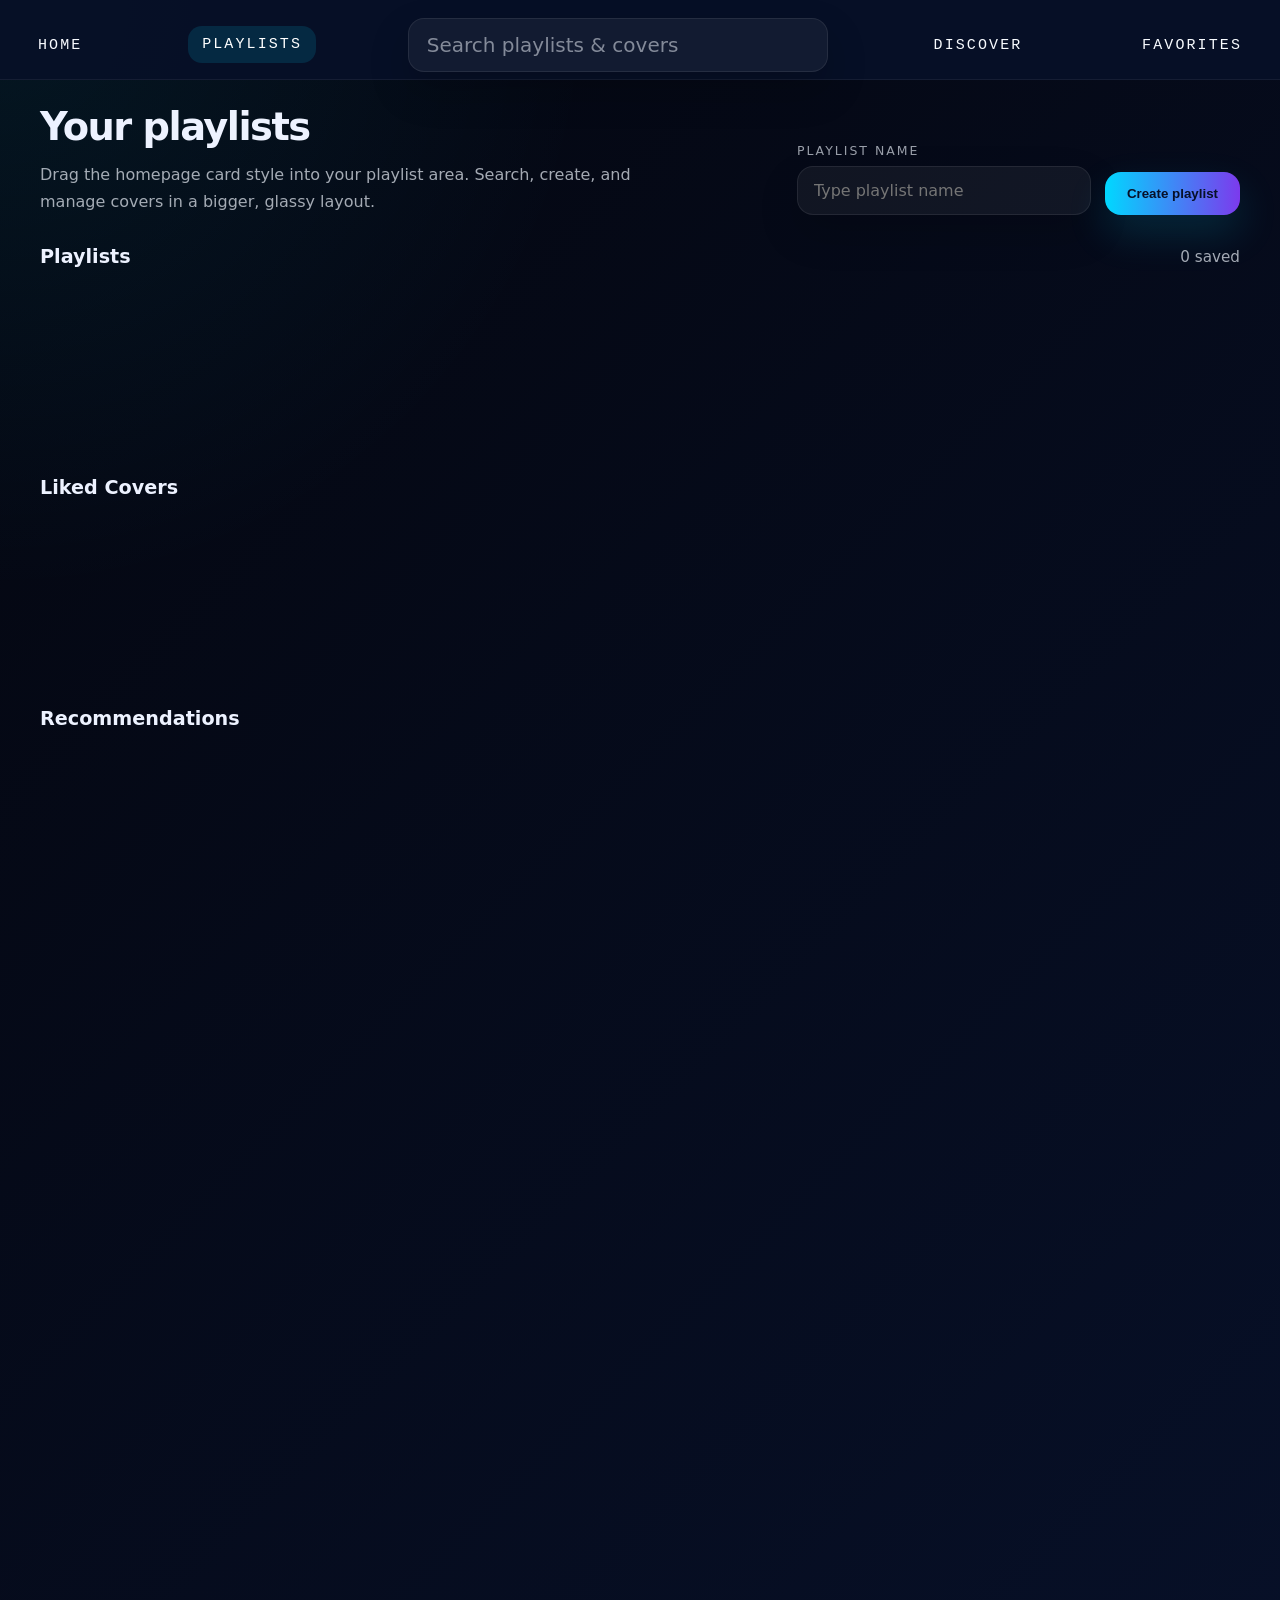
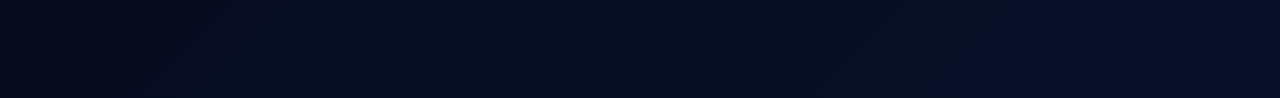
==== commit 02a0886a: "modified:   index.html 	modified:   playlist.html 	modified:   profile.html 	modified:   signin.html" ====
--- a/playlist.html
+++ b/playlist.html
@@ -10,7 +10,7 @@
 <body>
   <div id="menu">
     <button id="hamburger" aria-label="Open menu">☰</button>
-    <a href="index.html">menu</a>
+    <a href="https://musicplayer023.netlify.app/">home</a>
     <a href="playlist.html" class="active">playlists</a>
     <div class="InputContainer">
       <input id="playlist-search" placeholder="Search playlists & covers" class="input" name="text" type="search" autocomplete="off" />
--- a/index.css
+++ b/index.css
@@ -19,13 +19,13 @@
 #menu {
   width: 100%;
   height: 80px;
-  padding: 0 40px;
+  padding: 0 60px;
   font-size: 20px;
   display: flex;
   justify-content: space-between;
   align-items: center;
   box-sizing: border-box;
-  border-bottom: 2px solid rgba(255, 254, 254, 0.701);
+  border-bottom: 2px solid rgba(34, 32, 32, 0.474);
   position: sticky;
   top: 0;
   z-index: 1000;
@@ -35,7 +35,7 @@
 #menu a {
   text-decoration: none;
   letter-spacing: 3px;
-  font-size: 26px;
+  font-size: 22px;
   font-family: 'Courier New', Courier, monospace;
   font-weight: 500;
   color: #faf9f9;
@@ -252,7 +252,7 @@
 .covers:hover .box_05:not(:hover),
 .covers:hover .box_06:not(:hover),
 .covers:hover .box_07:not(:hover) { 
-  filter: blur(3px);
+  filter: blur(1px);
 }
 
 .covers .box:hover,
@@ -292,7 +292,7 @@
   height: 98%;
   border-radius: 8px;
   transform: skewX(10deg);
-  transition: 0.5s;
+  transition: 0.8s;
 }
 
 .box::before, .box::after { background: linear-gradient(315deg, #2563eb, #00d8ff); }
@@ -306,7 +306,7 @@
 
 .box::after, .box_01::after, .box_02::after, .box_03::after,
 .box_04::after, .box_05::after, .box_06::after, .box_07::after {
-  filter: blur(27px);
+  filter: blur(2px);
 }
 
 
@@ -562,7 +562,124 @@
 }
 
 
+
+
+#end {
+  position: relative;
+  margin-top: 100px;
+  margin-left: 280px; /* Offset to clear the fixed sidebar */
+  width: calc(100% - 280px);
+  min-height: 400px;
+  padding: 60px 40px 180px 40px; /* Extra bottom padding so fixed player won't cover content */
+  box-sizing: border-box;
+  background-color: #000000;
+  font-family: system-ui, -apple-system, BlinkMacSystemFont, 'Segoe UI', Roboto, sans-serif;
+  color: #ffffff;
+  z-index: 10;
+}
+
+
+
+
+.footer-container {
+    max-width: 1200px;
+    margin: 0 auto;
+    display: grid;
+    grid-template-columns: repeat(5, 1fr);
+    gap: 40px;
+}
+
+.footer-col h3, 
+.footer-col h4 {
+    font-size: 20px;
+    font-weight: 700;
+    margin: 0 0 16px 0;
+    color: #ffffff;
+}
+
+.footer-col h4 {
+    margin-top: 28px;
+    margin-bottom: 8px;
+}
+
+.footer-col ul {
+    list-style: none;
+    padding: 0;
+    margin: 0;
+}
+
+.footer-col ul li {
+    margin-bottom: 8px;
+}
+
+.footer-col a {
+    color: #ffffff;
+    text-decoration: none;
+    font-size: 16px;
+    font-weight: 400;
+    transition: color 0.2s ease, opacity 0.2s ease;
+}
+
+.footer-col a:hover {
+    color: #4C5FD5;
+    opacity: 1;
+}
+
+.contact-info a {
+    display: inline-block;
+    font-size: 16px;
+}
+
+.copyright-col {
+    display: flex;
+    flex-direction: column;
+    justify-content: flex-end;
+}
+
+.abstract-logo {
+    margin-bottom: 20px;
+}
+
+.copyright-text p {
+    margin: 4px 0;
+    font-size: 16px;
+    font-weight: 500;
+    line-height: 1.4;
+    color: #ffffff;
+}
+
+.scroll-fade {
+    opacity: 0;
+    transform: translateY(30px);
+    transition: opacity 0.8s cubic-bezier(0.16, 1, 0.3, 1), transform 0.8s cubic-bezier(0.16, 1, 0.3, 1);
+    will-change: opacity, transform;
+}
+
+.scroll-fade.visible {
+    opacity: 1;
+    transform: translateY(0);
+}
+
+
+.delay-1 { transition-delay: 0.1s; }
+.delay-2 { transition-delay: 0.2s; }
+.delay-3 { transition-delay: 0.3s; }
+
+
+
+
+
+
+
+
+/*media*/
+
+
 @media screen and (max-width: 1024px) {
+    #end {
+    margin-left: 220px;
+    width: calc(100% - 220px);
+  }
   #side-bar {
     width: 220px;
   }
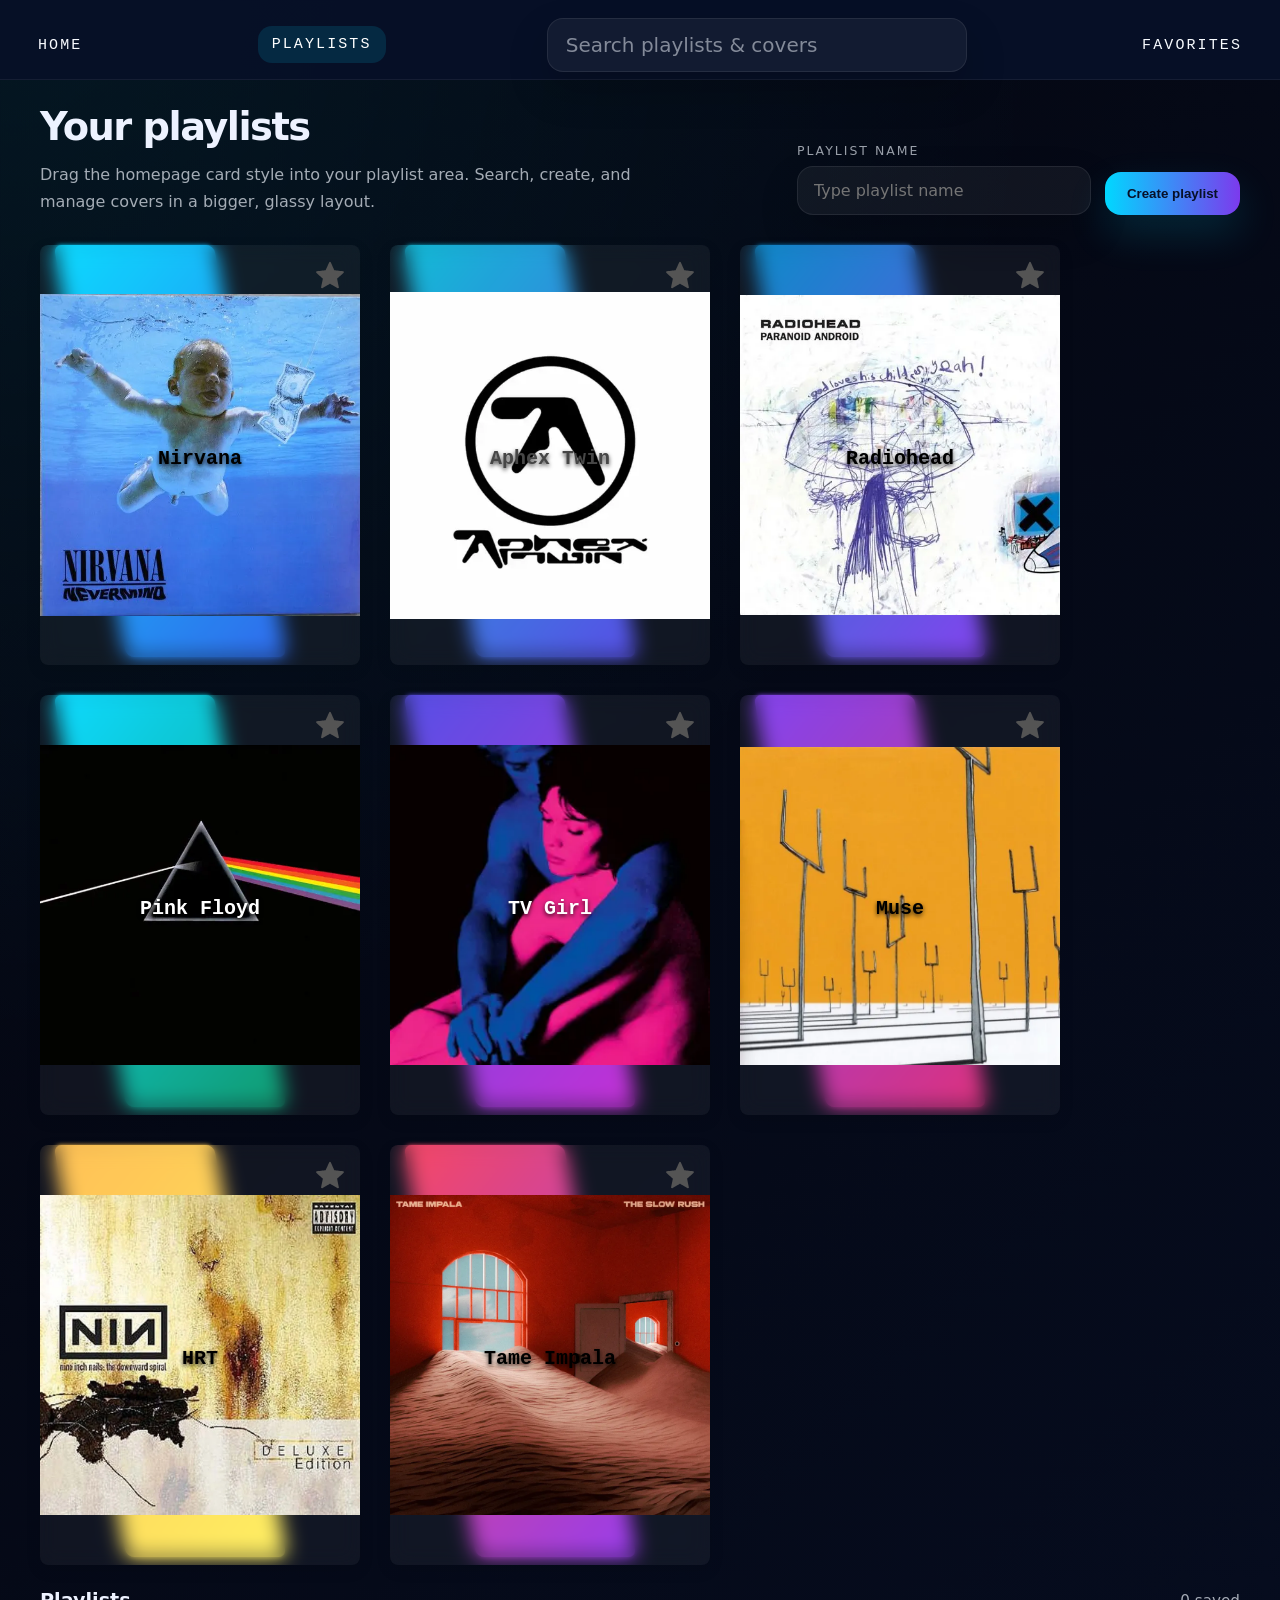
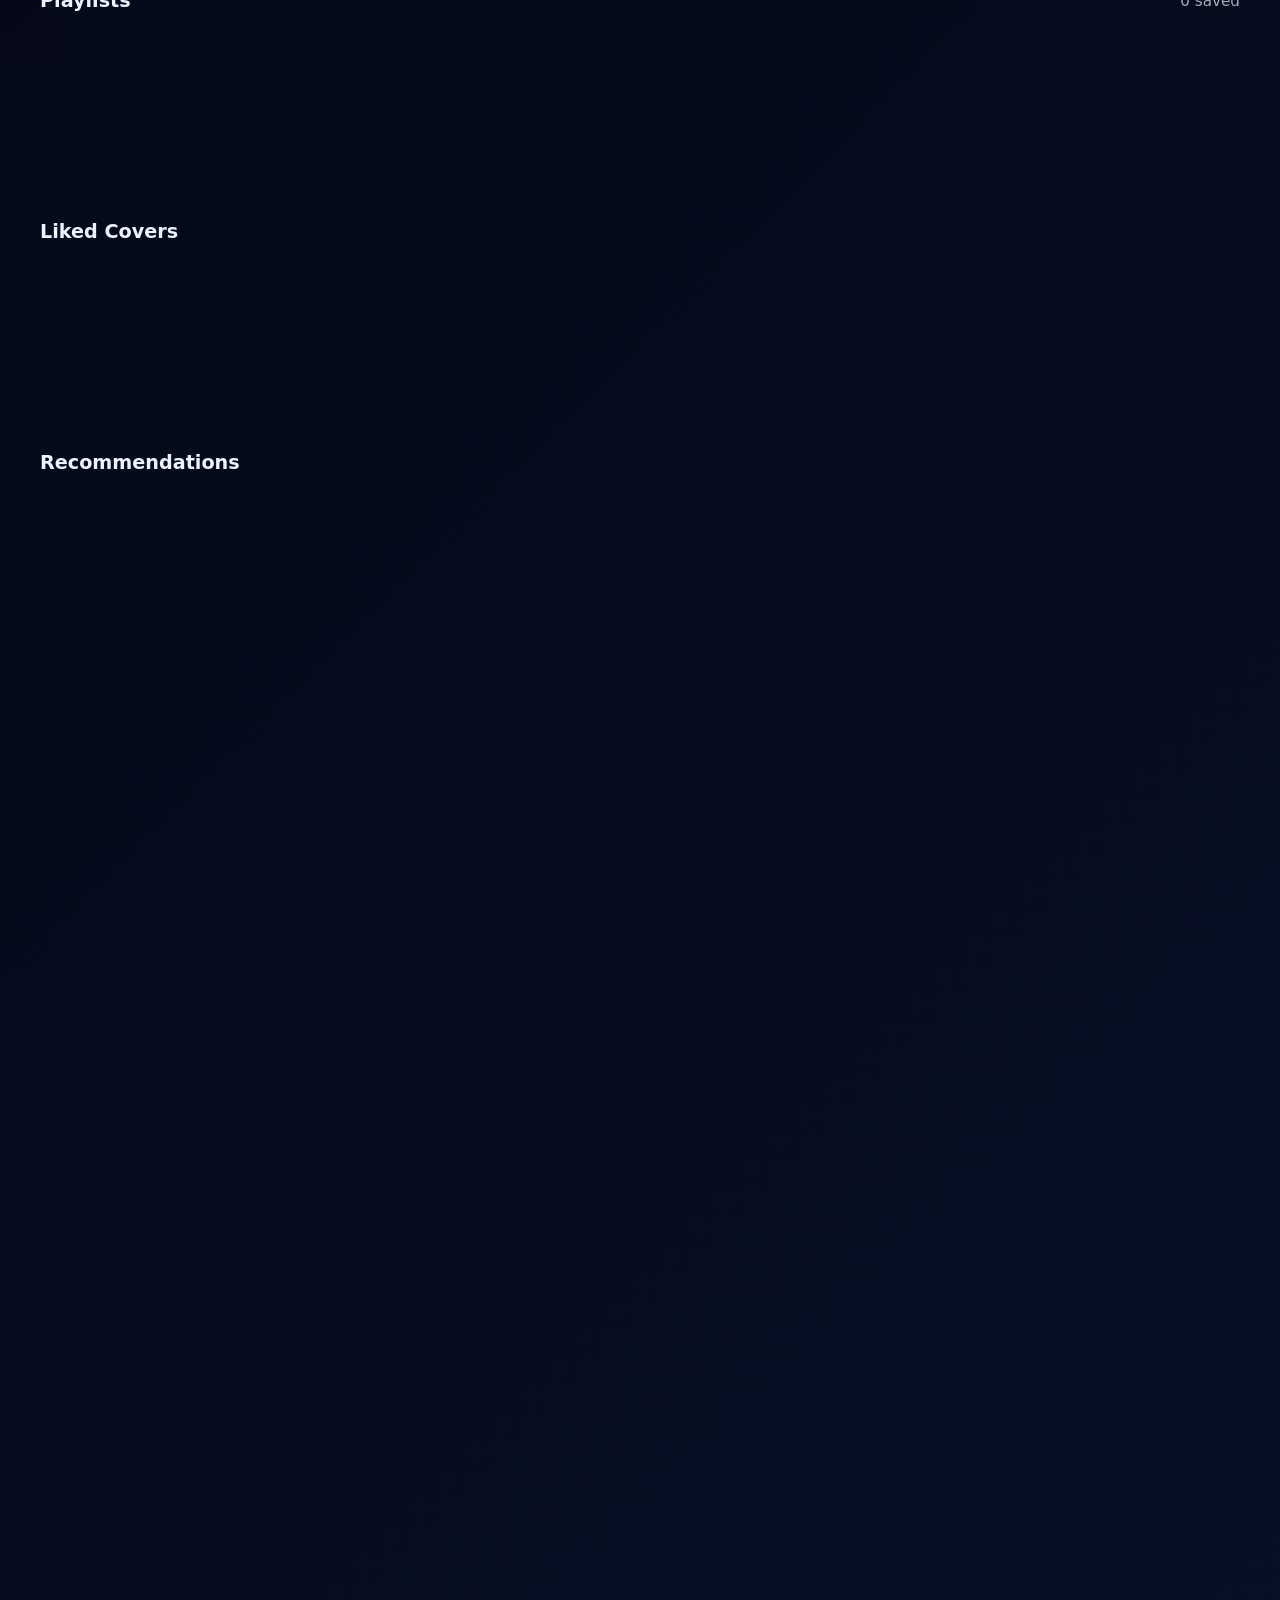
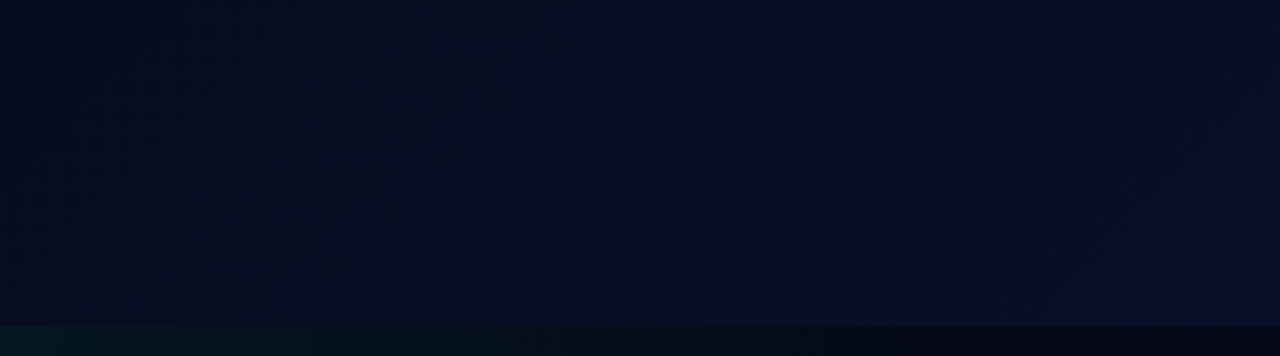
==== commit 8a5eae56: "modified:   index.html 	modified:   playlist.html 	modified:   profile.html 	modified:   signin.html" ====
--- a/playlist.html
+++ b/playlist.html
@@ -15,7 +15,6 @@
     <div class="InputContainer">
       <input id="playlist-search" placeholder="Search playlists & covers" class="input" name="text" type="search" autocomplete="off" />
     </div>
-    <a href="index.html">discover</a>
     <a href="index.html">favorites</a>
   </div>
 
@@ -34,6 +33,88 @@
       </div>
     </header>
 
+    <div class="covers">
+      <div class="box" data-id="nirvana" data-name="Nirvana" data-cover="3c72c40a6ed48cf0138557c2d0f2d5d2.webp" data-track="Nirvana - Come As You Are (Official Music Video).mp3">
+        <div class="content">
+          <label class="container">
+            <input type="checkbox" class="like-checkbox" aria-label="like Nirvana">
+            <svg height="24px" id="Layer_1" version="1.2" viewBox="0 0 24 24" width="24px" xml:space="preserve" xmlns="http://www.w3.org/2000/svg"><g><g><path d="M9.362,9.158c0,0-3.16,0.35-5.268,0.584c-0.19,0.023-0.358,0.15-0.421,0.343s0,0.394,0.14,0.521 c1.566,1.429,3.919,3.569,3.919,3.569c-0.002,0-0.646,3.113-1.074,5.19c-0.036,0.188,0.032,0.387,0.196,0.506 c0.163,0.119,0.373,0.121,0.538,0.028c1.844-1.048,4.606-2.624,4.606-2.624s2.763,1.576,4.604,2.625 c0.168,0.092,0.378,0.09,0.541-0.029c0.164-0.119,0.232-0.318,0.195-0.505c-0.428-2.078-1.071-5.191-1.071-5.191 s2.353-2.14,3.919-3.566c0.14-0.131,0.202-0.332,0.14-0.524s-0.23-0.319-0.42-0.341c-2.108-0.236-5.269-0.586-5.269-0.586 s-1.31-2.898-2.183-4.83c-0.082-0.173-0.254-0.294-0.456-0.294s-0.375,0.122-0.453,0.294C10.671,6.26,9.362,9.158,9.362,9.158z"></path></g></g></svg>
+          </label>
+          <h2 id="text_0">Nirvana</h2>
+        </div>
+      </div>
+
+      <div class="box_01" data-id="aphex" data-name="Aphex Twin" data-cover="Aphex to Z_187.webp" data-track="">
+        <div class="content_01">
+          <label class="container">
+            <input type="checkbox" class="like-checkbox" aria-label="like Aphex Twin">
+            <svg height="24px" id="Layer_1" version="1.2" viewBox="0 0 24 24" width="24px" xml:space="preserve" xmlns="http://www.w3.org/2000/svg"><g><g><path d="M9.362,9.158c0,0-3.16,0.35-5.268,0.584c-0.19,0.023-0.358,0.15-0.421,0.343s0,0.394,0.14,0.521 c1.566,1.429,3.919,3.569,3.919,3.569c-0.002,0-0.646,3.113-1.074,5.19c-0.036,0.188,0.032,0.387,0.196,0.506 c0.163,0.119,0.373,0.121,0.538,0.028c1.844-1.048,4.606-2.624,4.606-2.624s2.763,1.576,4.604,2.625 c0.168,0.092,0.378,0.09,0.541-0.029c0.164-0.119,0.232-0.318,0.195-0.505c-0.428-2.078-1.071-5.191-1.071-5.191 s2.353-2.14,3.919-3.566c0.14-0.131,0.202-0.332,0.14-0.524s-0.23-0.319-0.42-0.341c-2.108-0.236-5.269-0.586-5.269-0.586 s-1.31-2.898-2.183-4.83c-0.082-0.173-0.254-0.294-0.456-0.294s-0.375,0.122-0.453,0.294C10.671,6.26,9.362,9.158,9.362,9.158z"></path></g></g></svg>
+          </label>
+          <h2 id="text_01">Aphex Twin</h2>
+        </div>
+      </div>
+
+      <div class="box_02" data-id="radiohead" data-name="Radiohead" data-cover="8920e2fb19ad2306d6237aae67f5f330.webp" data-track="">
+        <div class="content_02">
+          <label class="container">
+            <input type="checkbox" class="like-checkbox" aria-label="like Radiohead">
+            <svg height="24px" id="Layer_1" version="1.2" viewBox="0 0 24 24" width="24px" xml:space="preserve" xmlns="http://www.w3.org/2000/svg"><g><g><path d="M9.362,9.158c0,0-3.16,0.35-5.268,0.584c-0.19,0.023-0.358,0.15-0.421,0.343s0,0.394,0.14,0.521 c1.566,1.429,3.919,3.569,3.919,3.569c-0.002,0-0.646,3.113-1.074,5.19c-0.036,0.188,0.032,0.387,0.196,0.506 c0.163,0.119,0.373,0.121,0.538,0.028c1.844-1.048,4.606-2.624,4.606-2.624s2.763,1.576,4.604,2.625 c0.168,0.092,0.378,0.09,0.541-0.029c0.164-0.119,0.232-0.318,0.195-0.505c-0.428-2.078-1.071-5.191-1.071-5.191 s2.353-2.14,3.919-3.566c0.14-0.131,0.202-0.332,0.14-0.524s-0.23-0.319-0.42-0.341c-2.108-0.236-5.269-0.586-5.269-0.586 s-1.31-2.898-2.183-4.83c-0.082-0.173-0.254-0.294-0.456-0.294s-0.375,0.122-0.453,0.294C10.671,6.26,9.362,9.158,9.362,9.158z"></path></g></g></svg>
+          </label>
+          <h2 id="text_02">Radiohead</h2>
+        </div>
+      </div>
+
+      <div class="box_03" data-id="pinkfloyd" data-name="Pink Floyd" data-cover="Pink-Floyd_Dark-Side-Of-The-Moon_copyright_pink-floyd-music-Ltd_Browse-Gallery-570x570_c.webp" data-track="">
+        <div class="content_03">
+          <label class="container">
+            <input type="checkbox" class="like-checkbox" aria-label="like Pink Floyd">
+            <svg height="24px" id="Layer_1" version="1.2" viewBox="0 0 24 24" width="24px" xml:space="preserve" xmlns="http://www.w3.org/2000/svg"><g><g><path d="M9.362,9.158c0,0-3.16,0.35-5.268,0.584c-0.19,0.023-0.358,0.15-0.421,0.343s0,0.394,0.14,0.521 c1.566,1.429,3.919,3.569,3.919,3.569c-0.002,0-0.646,3.113-1.074,5.19c-0.036,0.188,0.032,0.387,0.196,0.506 c0.163,0.119,0.373,0.121,0.538,0.028c1.844-1.048,4.606-2.624,4.606-2.624s2.763,1.576,4.604,2.625 c0.168,0.092,0.378,0.09,0.541-0.029c0.164-0.119,0.232-0.318,0.195-0.505c-0.428-2.078-1.071-5.191-1.071-5.191 s2.353-2.14,3.919-3.566c0.14-0.131,0.202-0.332,0.14-0.524s-0.23-0.319-0.42-0.341c-2.108-0.236-5.269-0.586-5.269-0.586 s-1.31-2.898-2.183-4.83c-0.082-0.173-0.254-0.294-0.456-0.294s-0.375,0.122-0.453,0.294C10.671,6.26,9.362,9.158,9.362,9.158z"></path></g></g></svg>
+          </label>
+          <h2 id="text_03">Pink Floyd</h2>
+        </div>
+      </div>
+
+      <div class="box_04" data-id="tvgirl" data-name="TV Girl" data-cover="194b90dfd40b420f7484dc866fa3a925.webp" data-track="">
+        <div class="content_04">
+          <label class="container">
+            <input type="checkbox" class="like-checkbox" aria-label="like TV Girl">
+            <svg height="24px" id="Layer_1" version="1.2" viewBox="0 0 24 24" width="24px" xml:space="preserve" xmlns="http://www.w3.org/2000/svg"><g><g><path d="M9.362,9.158c0,0-3.16,0.35-5.268,0.584c-0.19,0.023-0.358,0.15-0.421,0.343s0,0.394,0.14,0.521 c1.566,1.429,3.919,3.569,3.919,3.569c-0.002,0-0.646,3.113-1.074,5.19c-0.036,0.188,0.032,0.387,0.196,0.506 c0.163,0.119,0.373,0.121,0.538,0.028c1.844-1.048,4.606-2.624,4.606-2.624s2.763,1.576,4.604,2.625 c0.168,0.092,0.378,0.09,0.541-0.029c0.164-0.119,0.232-0.318,0.195-0.505c-0.428-2.078-1.071-5.191-1.071-5.191 s2.353-2.14,3.919-3.566c0.14-0.131,0.202-0.332,0.14-0.524s-0.23-0.319-0.42-0.341c-2.108-0.236-5.269-0.586-5.269-0.586 s-1.31-2.898-2.183-4.83c-0.082-0.173-0.254-0.294-0.456-0.294s-0.375,0.122-0.453,0.294C10.671,6.26,9.362,9.158,9.362,9.158z"></path></g></g></svg>
+          </label>
+          <h2 id="text_04">TV Girl</h2>
+        </div>
+      </div>
+
+      <div class="box_05" data-id="muse" data-name="Muse" data-cover="cd61387f1ab326378df100e0cd503b84.webp" data-track="">
+        <div class="content_05">
+          <label class="container">
+            <input type="checkbox" class="like-checkbox" aria-label="like Muse">
+            <svg height="24px" id="Layer_1" version="1.2" viewBox="0 0 24 24" width="24px" xml:space="preserve" xmlns="http://www.w3.org/2000/svg"><g><g><path d="M9.362,9.158c0,0-3.16,0.35-5.268,0.584c-0.19,0.023-0.358,0.15-0.421,0.343s0,0.394,0.14,0.521 c1.566,1.429,3.919,3.569,3.919,3.569c-0.002,0-0.646,3.113-1.074,5.19c-0.036,0.188,0.032,0.387,0.196,0.506 c0.163,0.119,0.373,0.121,0.538,0.028c1.844-1.048,4.606-2.624,4.606-2.624s2.763,1.576,4.604,2.625 c0.168,0.092,0.378,0.09,0.541-0.029c0.164-0.119,0.232-0.318,0.195-0.505c-0.428-2.078-1.071-5.191-1.071-5.191 s2.353-2.14,3.919-3.566c0.14-0.131,0.202-0.332,0.14-0.524s-0.23-0.319-0.42-0.341c-2.108-0.236-5.269-0.586-5.269-0.586 s-1.31-2.898-2.183-4.83c-0.082-0.173-0.254-0.294-0.456-0.294s-0.375,0.122-0.453,0.294C10.671,6.26,9.362,9.158,9.362,9.158z"></path></g></g></svg>
+          </label>
+          <h2 id="text_05">Muse</h2>
+        </div>
+      </div>
+      
+      <div class="box_06" data-id="hrt" data-name="HRT" data-cover="artworks-000036562262-5bjf2f-t1080x1080.jpg" data-track="">
+        <div class="content_06">
+          <label class="container">
+            <input type="checkbox" class="like-checkbox" aria-label="like HRT">
+            <svg height="24px" id="Layer_1" version="1.2" viewBox="0 0 24 24" width="24px" xml:space="preserve" xmlns="http://www.w3.org/2000/svg"><g><g><path d="M9.362,9.158c0,0-3.16,0.35-5.268,0.584c-0.19,0.023-0.358,0.15-0.421,0.343s0,0.394,0.14,0.521 c1.566,1.429,3.919,3.569,3.919,3.569c-0.002,0-0.646,3.113-1.074,5.19c-0.036,0.188,0.032,0.387,0.196,0.506 c0.163,0.119,0.373,0.121,0.538,0.028c1.844-1.048,4.606-2.624,4.606-2.624s2.763,1.576,4.604,2.625 c0.168,0.092,0.378,0.09,0.541-0.029c0.164-0.119,0.232-0.318,0.195-0.505c-0.428-2.078-1.071-5.191-1.071-5.191 s2.353-2.14,3.919-3.566c0.14-0.131,0.202-0.332,0.14-0.524s-0.23-0.319-0.42-0.341c-2.108-0.236-5.269-0.586-5.269-0.586 s-1.31-2.898-2.183-4.83c-0.082-0.173-0.254-0.294-0.456-0.294s-0.375,0.122-0.453,0.294C10.671,6.26,9.362,9.158,9.362,9.158z"></path></g></g></svg>
+          </label>
+          <h2 id="text_06">HRT</h2>
+        </div>
+      </div>
+
+      <div class="box_07" data-id="tameimpala" data-name="Tame Impala" data-cover="9506241b75516d00d0c6a01c4cd75253.jpg" data-track="">
+        <div class="content_07">
+          <label class="container">
+            <input type="checkbox" class="like-checkbox" aria-label="like Tame Impala">
+            <svg height="24px" id="Layer_1" version="1.2" viewBox="0 0 24 24" width="24px" xml:space="preserve" xmlns="http://www.w3.org/2000/svg"><g><g><path d="M9.362,9.158c0,0-3.16,0.35-5.268,0.584c-0.19,0.023-0.358,0.15-0.421,0.343s0,0.394,0.14,0.521 c1.566,1.429,3.919,3.569,3.919,3.569c-0.002,0-0.646,3.113-1.074,5.19c-0.036,0.188,0.032,0.387,0.196,0.506 c0.163,0.119,0.373,0.121,0.538,0.028c1.844-1.048,4.606-2.624,4.606-2.624s2.763,1.576,4.604,2.625 c0.168,0.092,0.378,0.09,0.541-0.029c0.164-0.119,0.232-0.318,0.195-0.505c-0.428-2.078-1.071-5.191-1.071-5.191 s2.353-2.14,3.919-3.566c0.14-0.131,0.202-0.332,0.14-0.524s-0.23-0.319-0.42-0.341c-2.108-0.236-5.269-0.586-5.269-0.586 s-1.31-2.898-2.183-4.83c-0.082-0.173-0.254-0.294-0.456-0.294s-0.375,0.122-0.453,0.294C10.671,6.26,9.362,9.158,9.362,9.158z"></path></g></g></svg>
+          </label>
+          <h2 id="text_07">Tame Impala</h2>
+        </div>
+      </div>
+    </div>
+
     <section class="section-panel">
       <div class="section-heading">
         <h2>Playlists</h2>
@@ -57,9 +138,69 @@
     </section>
   </div>
 
-  <script src="playlist.js"></script>
-  <script src="covers.js"></script>
-  <script>
+    <footer id="end" class="scroll-fade">
+      <div class="footer-container">
+        <div class="footer-col scroll-fade delay-1">
+          <h3>Abstract</h3>
+          <ul>
+            <li><a href="#">Branches</a></li>
+          </ul>
+        </div>
+
+        <div class="footer-col scroll-fade delay-2">
+          <h3>Resources</h3>
+          <ul>
+            <li><a href="#">Blog</a></li>
+            <li><a href="#">Help Center</a></li>
+            <li><a href="#">Release Notes</a></li>
+            <li><a href="#">Status</a></li>
+          </ul>
+        </div>
+
+        <div class="footer-col scroll-fade delay-3">
+          <h3>Community</h3>
+          <ul>
+            <li><a href="#">Twitter</a></li>
+            <li><a href="#">LinkedIn</a></li>
+            <li><a href="#">Facebook</a></li>
+            <li><a href="#">Dribbble</a></li>
+            <li><a href="#">Podcast</a></li>
+          </ul>
+        </div>
+
+        <div class="footer-col scroll-fade delay-1">
+          <h3>Company</h3>
+          <ul>
+            <li><a href="#">About Us</a></li>
+            <li><a href="#">Careers</a></li>
+            <li><a href="#">Legal</a></li>
+          </ul>
+          <div class="contact-info">
+            <h4>Contact Us</h4>
+            <a href="mailto:info@abstract.com">info@abstract.com</a>
+          </div>
+        </div>
+
+        <div class="footer-col copyright-col scroll-fade delay-2">
+          <div class="abstract-logo">
+            <svg width="32" height="32" viewBox="0 0 32 32" fill="none" xmlns="http://www.w3.org/2000/svg">
+              <rect width="32" height="32" rx="8" fill="white"/>
+              <circle cx="16" cy="16" r="8" fill="black"/>
+              <circle cx="16" cy="16" r="4" fill="white"/>
+            </svg>
+          </div>
+          <div class="copyright-text">
+            <p>&copy; Copyright 2022</p>
+            <p>Abstract Studio Design, Inc.</p>
+            <p>All rights reserved</p>
+          </div>
+        </div>
+      </div>
+    </footer>
+
+    <script src="covers.js"></script>
+    <script src="playlist.js"></script>
+    <script>
     window.activeSearch = window.activeSearch || '';
     const searchInput = document.getElementById('playlist-search');
     if (searchInput) {
